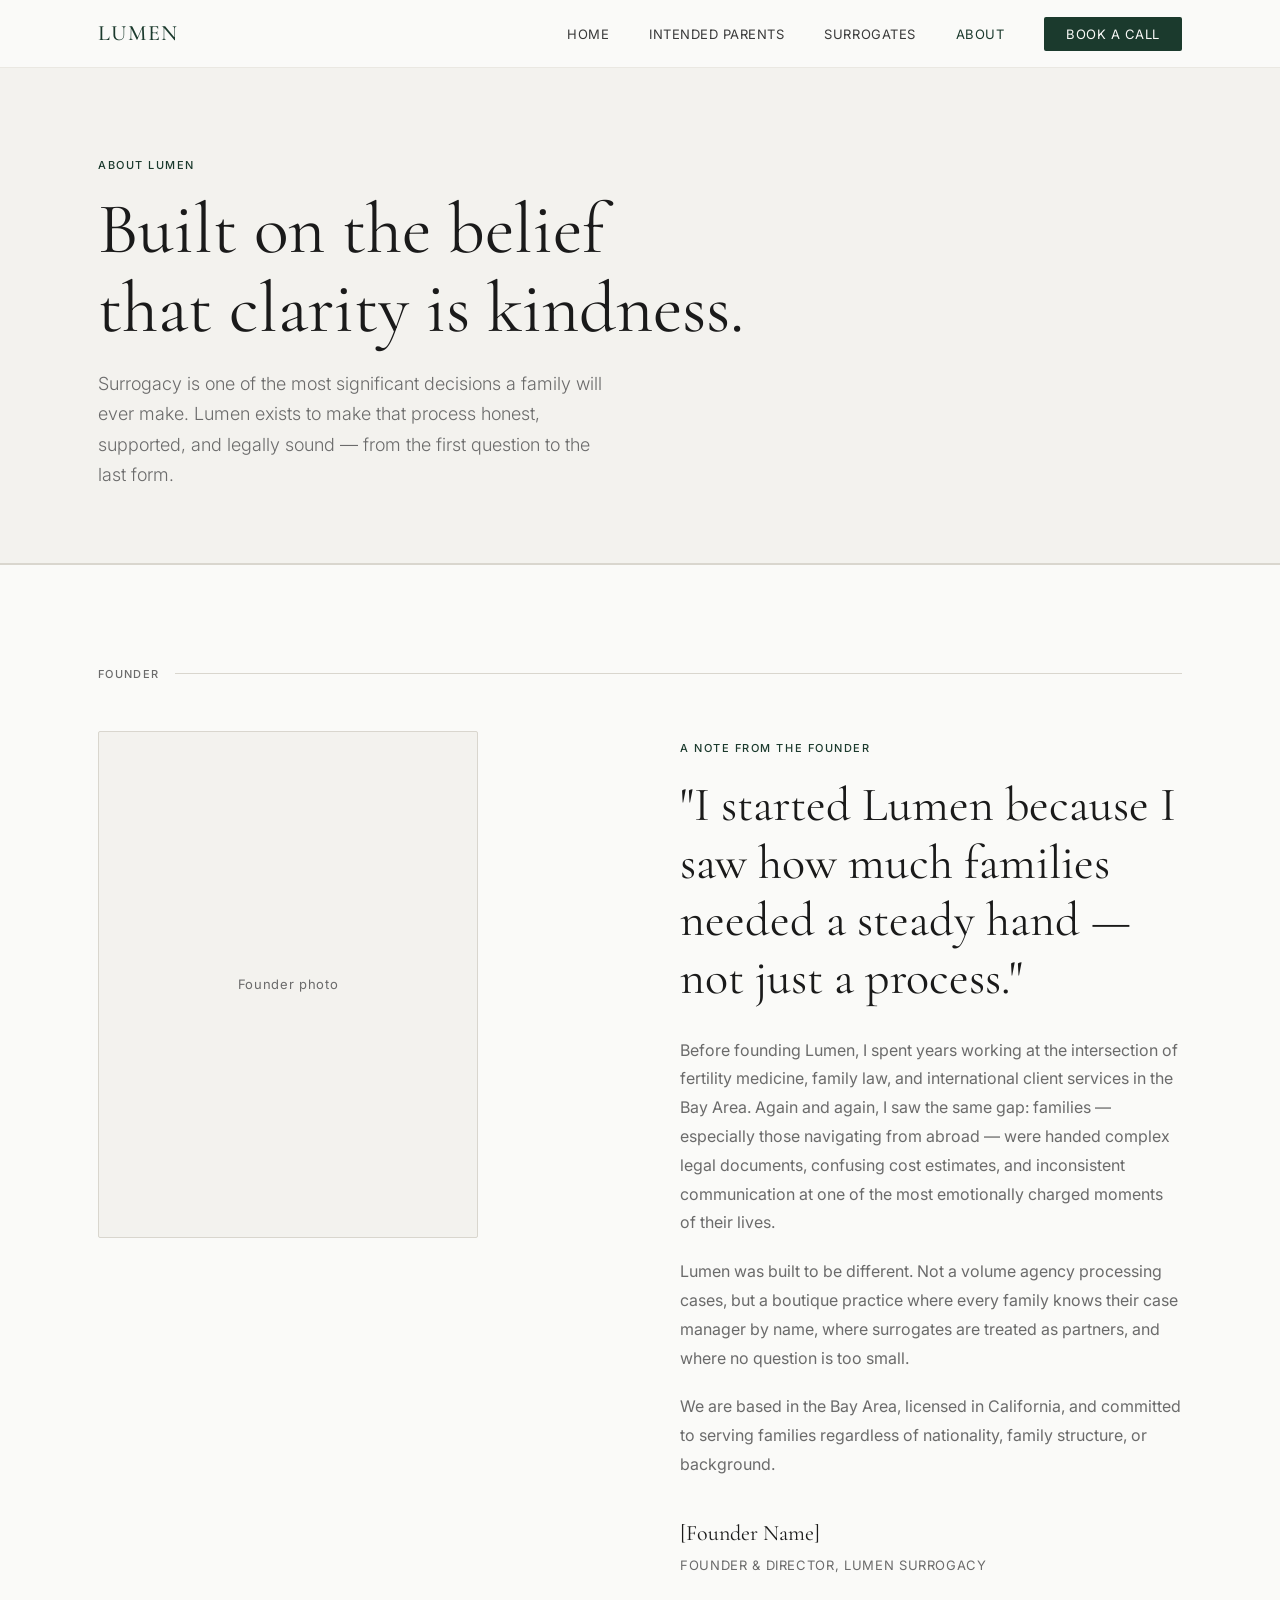
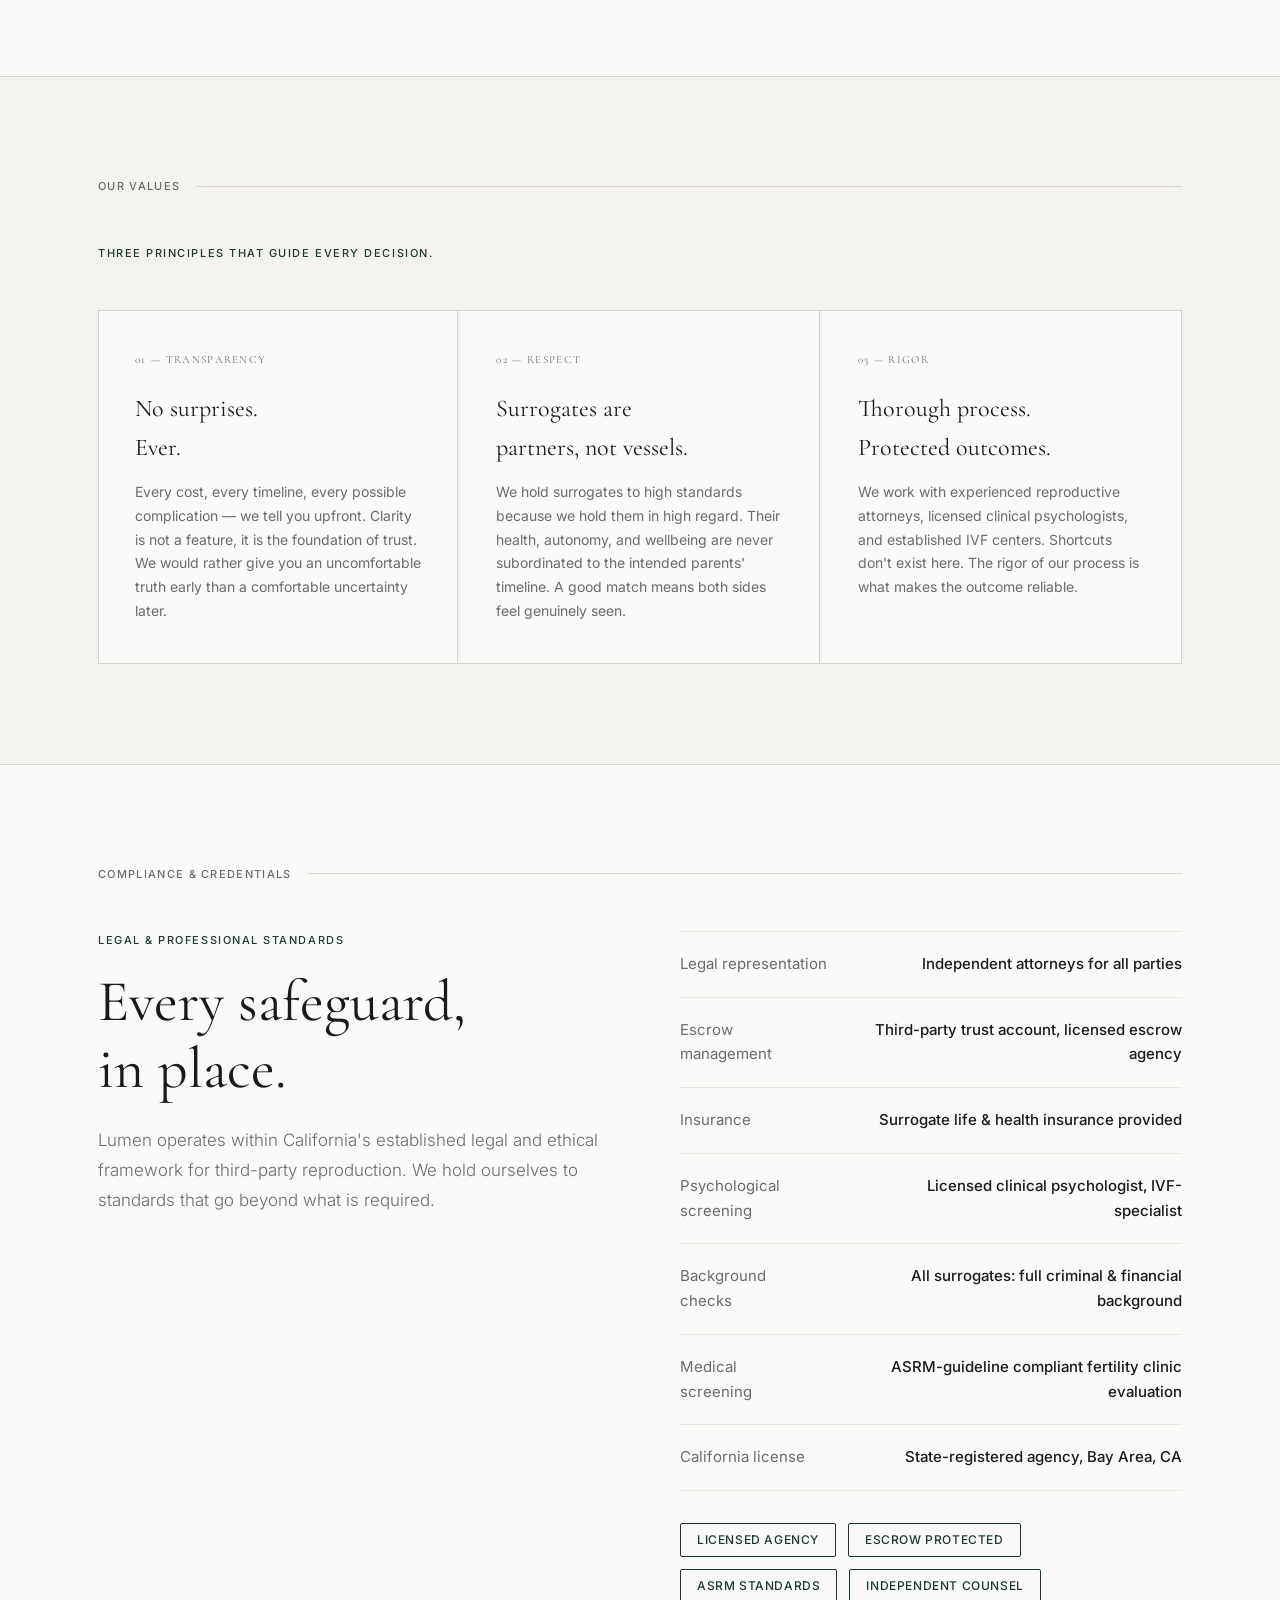
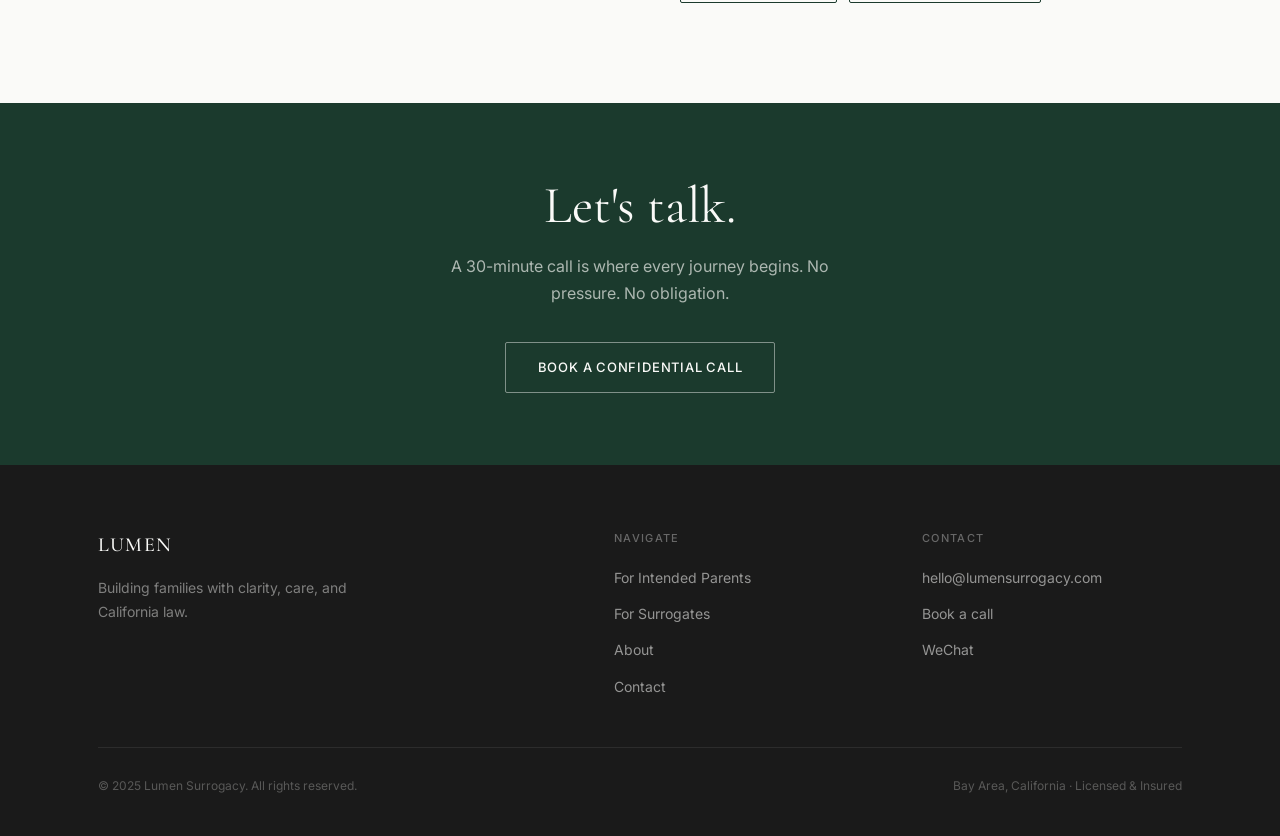
==== about.html @ ce78a49a "Initial commit: Lumen 5-page surrogacy website" ====
<!DOCTYPE html>
<html lang="en">
<head>
  <meta charset="UTF-8" />
  <meta name="viewport" content="width=device-width, initial-scale=1.0" />
  <title>About — Lumen</title>
  <meta name="description" content="Lumen is a California surrogacy agency founded on the belief that every family deserves to grow with dignity, transparency, and expert support." />
  <link rel="icon" type="image/svg+xml" href="favicon.svg" />
  <link rel="stylesheet" href="style.css" />
</head>
<body class="page-body">

  <!-- ── Navigation ───────────────────────────────────────── -->
  <nav class="nav">
    <div class="container">
      <a href="index.html" class="nav-brand">Lumen</a>
      <button class="nav-toggle" aria-label="Toggle menu" onclick="this.classList.toggle('open'); document.getElementById('nav-links').classList.toggle('open')">
        <span></span><span></span><span></span>
      </button>
      <ul class="nav-links" id="nav-links">
        <li><a href="index.html">Home</a></li>
        <li><a href="intended-parents.html">Intended Parents</a></li>
        <li><a href="surrogates.html">Surrogates</a></li>
        <li><a href="about.html" class="active">About</a></li>
        <li><a href="contact.html" class="nav-cta">Book a Call</a></li>
      </ul>
    </div>
  </nav>

  <!-- ── Page hero ─────────────────────────────────────────── -->
  <section class="page-hero">
    <div class="container">
      <div class="eyebrow fade-up">About Lumen</div>
      <h1 class="fade-up delay-1">Built on the belief<br>that clarity is kindness.</h1>
      <p class="fade-up delay-2">Surrogacy is one of the most significant decisions a family will ever make. Lumen exists to make that process honest, supported, and legally sound — from the first question to the last form.</p>
    </div>
  </section>

  <hr class="rule" />

  <!-- ── Founder ───────────────────────────────────────────── -->
  <section class="section">
    <div class="container">
      <div class="label-rule"><span>Founder</span></div>
      <div class="two-col" style="gap: 80px; align-items: start;">
        <div>
          <!-- Founder photo placeholder -->
          <div style="
            width: 100%;
            aspect-ratio: 3/4;
            max-width: 380px;
            background: var(--cream-2);
            border: 1px solid var(--border);
            border-radius: 2px;
            display: flex;
            align-items: center;
            justify-content: center;
            color: var(--ink-3);
            font-size: 13px;
            letter-spacing: 0.05em;
          ">
            Founder photo
          </div>
        </div>
        <div style="padding-top: 8px;">
          <div class="eyebrow">A note from the founder</div>
          <h2 style="font-family: var(--font-serif); font-size: clamp(32px, 4vw, 48px); font-weight: 400; line-height: 1.2; margin-bottom: 28px; color: var(--ink);">
            "I started Lumen because I saw how much families needed a steady hand — not just a process."
          </h2>
          <p style="font-size: 16px; color: var(--ink-3); line-height: 1.8; margin-bottom: 20px;">
            Before founding Lumen, I spent years working at the intersection of fertility medicine, family law, and international client services in the Bay Area. Again and again, I saw the same gap: families — especially those navigating from abroad — were handed complex legal documents, confusing cost estimates, and inconsistent communication at one of the most emotionally charged moments of their lives.
          </p>
          <p style="font-size: 16px; color: var(--ink-3); line-height: 1.8; margin-bottom: 20px;">
            Lumen was built to be different. Not a volume agency processing cases, but a boutique practice where every family knows their case manager by name, where surrogates are treated as partners, and where no question is too small.
          </p>
          <p style="font-size: 16px; color: var(--ink-3); line-height: 1.8; margin-bottom: 36px;">
            We are based in the Bay Area, licensed in California, and committed to serving families regardless of nationality, family structure, or background.
          </p>
          <div style="font-family: var(--font-serif); font-size: 22px; font-weight: 400; color: var(--ink); margin-bottom: 4px;">
            [Founder Name]
          </div>
          <div style="font-size: 13px; color: var(--ink-3); letter-spacing: 0.05em; text-transform: uppercase;">
            Founder &amp; Director, Lumen Surrogacy
          </div>
        </div>
      </div>
    </div>
  </section>

  <hr class="rule" />

  <!-- ── Values ────────────────────────────────────────────── -->
  <section class="section section--cream-2">
    <div class="container">
      <div class="label-rule"><span>Our values</span></div>
      <div class="eyebrow mb-32" style="margin-bottom: 48px;">Three principles that guide every decision.</div>
      <div class="value-grid">
        <div class="value-card">
          <div class="value-num">01 — Transparency</div>
          <h3>No surprises.<br>Ever.</h3>
          <p>Every cost, every timeline, every possible complication — we tell you upfront. Clarity is not a feature, it is the foundation of trust. We would rather give you an uncomfortable truth early than a comfortable uncertainty later.</p>
        </div>
        <div class="value-card">
          <div class="value-num">02 — Respect</div>
          <h3>Surrogates are<br>partners, not vessels.</h3>
          <p>We hold surrogates to high standards because we hold them in high regard. Their health, autonomy, and wellbeing are never subordinated to the intended parents' timeline. A good match means both sides feel genuinely seen.</p>
        </div>
        <div class="value-card">
          <div class="value-num">03 — Rigor</div>
          <h3>Thorough process.<br>Protected outcomes.</h3>
          <p>We work with experienced reproductive attorneys, licensed clinical psychologists, and established IVF centers. Shortcuts don't exist here. The rigor of our process is what makes the outcome reliable.</p>
        </div>
      </div>
    </div>
  </section>

  <hr class="rule" />

  <!-- ── Compliance ────────────────────────────────────────── -->
  <section class="section">
    <div class="container">
      <div class="label-rule"><span>Compliance &amp; credentials</span></div>
      <div class="two-col">
        <div>
          <div class="eyebrow">Legal &amp; professional standards</div>
          <h2 class="section-heading">Every safeguard,<br>in place.</h2>
          <p class="section-sub">Lumen operates within California's established legal and ethical framework for third-party reproduction. We hold ourselves to standards that go beyond what is required.</p>
        </div>
        <div>
          <div class="info-list">
            <div class="info-item">
              <span class="info-key">Legal representation</span>
              <span class="info-val">Independent attorneys for all parties</span>
            </div>
            <div class="info-item">
              <span class="info-key">Escrow management</span>
              <span class="info-val">Third-party trust account, licensed escrow agency</span>
            </div>
            <div class="info-item">
              <span class="info-key">Insurance</span>
              <span class="info-val">Surrogate life &amp; health insurance provided</span>
            </div>
            <div class="info-item">
              <span class="info-key">Psychological screening</span>
              <span class="info-val">Licensed clinical psychologist, IVF-specialist</span>
            </div>
            <div class="info-item">
              <span class="info-key">Background checks</span>
              <span class="info-val">All surrogates: full criminal &amp; financial background</span>
            </div>
            <div class="info-item">
              <span class="info-key">Medical screening</span>
              <span class="info-val">ASRM-guideline compliant fertility clinic evaluation</span>
            </div>
            <div class="info-item">
              <span class="info-key">California license</span>
              <span class="info-val">State-registered agency, Bay Area, CA</span>
            </div>
          </div>
          <div class="badge-row mt-32">
            <span class="badge-chip">Licensed Agency</span>
            <span class="badge-chip">Escrow Protected</span>
            <span class="badge-chip">ASRM Standards</span>
            <span class="badge-chip">Independent Counsel</span>
          </div>
        </div>
      </div>
    </div>
  </section>

  <!-- ── CTA band ──────────────────────────────────────────── -->
  <div class="callout-band">
    <div class="container text-center">
      <h2>Let's talk.</h2>
      <p>A 30-minute call is where every journey begins. No pressure. No obligation.</p>
      <a href="contact.html" class="btn btn-outline-light">Book a confidential call</a>
    </div>
  </div>

  <!-- ── Footer ────────────────────────────────────────────── -->
  <footer class="footer">
    <div class="container">
      <div class="footer-inner">
        <div>
          <div class="footer-brand">Lumen</div>
          <div class="footer-tagline">Building families with clarity, care, and California law.</div>
        </div>
        <div class="footer-col">
          <h4>Navigate</h4>
          <ul>
            <li><a href="intended-parents.html">For Intended Parents</a></li>
            <li><a href="surrogates.html">For Surrogates</a></li>
            <li><a href="about.html">About</a></li>
            <li><a href="contact.html">Contact</a></li>
          </ul>
        </div>
        <div class="footer-col">
          <h4>Contact</h4>
          <ul>
            <li><a href="mailto:hello@lumensurrogacy.com">hello@lumensurrogacy.com</a></li>
            <li><a href="contact.html">Book a call</a></li>
            <li><a href="contact.html">WeChat</a></li>
          </ul>
        </div>
      </div>
      <div class="footer-bottom">
        <span>© 2025 Lumen Surrogacy. All rights reserved.</span>
        <span>Bay Area, California · Licensed &amp; Insured</span>
      </div>
    </div>
  </footer>

</body>
</html>
---- style.css ----
/* ============================================================
   LUMEN — Global Stylesheet
   Colors: Warm White #FAFAF8 · Forest Green #1B3A2D · Ink #1A1A1A
   Fonts: Cormorant Garamond (headlines) · Inter (body)
   ============================================================ */

@import url('https://fonts.googleapis.com/css2?family=Cormorant+Garamond:ital,wght@0,300;0,400;0,500;0,600;1,300;1,400;1,500&family=Inter:wght@300;400;500;600&display=swap');

/* ── Reset ─────────────────────────────────────────────── */
*, *::before, *::after { box-sizing: border-box; margin: 0; padding: 0; }
html { scroll-behavior: smooth; }
img, video { max-width: 100%; display: block; }
a { color: inherit; text-decoration: none; }
button { cursor: pointer; border: none; background: none; font: inherit; }

/* ── Variables ──────────────────────────────────────────── */
:root {
  --cream:        #FAFAF8;
  --cream-2:      #F3F2EE;
  --green:        #1B3A2D;
  --green-light:  #254D3C;
  --green-muted:  #2E5E48;
  --ink:          #1A1A1A;
  --ink-2:        #3A3A3A;
  --ink-3:        #6B6B6B;
  --border:       #D9D6CE;
  --border-light: #EAE8E2;

  --font-serif: 'Cormorant Garamond', Georgia, serif;
  --font-sans:  'Inter', system-ui, sans-serif;

  --max-w: 1180px;
  --section-y: 100px;
  --nav-h: 68px;
}

/* ── Base ───────────────────────────────────────────────── */
body {
  background: var(--cream);
  color: var(--ink);
  font-family: var(--font-sans);
  font-size: 16px;
  line-height: 1.65;
  -webkit-font-smoothing: antialiased;
}

/* ── Layout ─────────────────────────────────────────────── */
.container {
  max-width: var(--max-w);
  margin: 0 auto;
  padding: 0 48px;
}
@media (max-width: 768px) {
  .container { padding: 0 24px; }
  :root { --section-y: 72px; }
}

/* ── Navigation ─────────────────────────────────────────── */
.nav {
  position: fixed;
  top: 0; left: 0; right: 0;
  height: var(--nav-h);
  background: rgba(250, 250, 248, 0.95);
  backdrop-filter: blur(12px);
  -webkit-backdrop-filter: blur(12px);
  border-bottom: 1px solid var(--border-light);
  z-index: 100;
  display: flex;
  align-items: center;
}
.nav .container {
  display: flex;
  align-items: center;
  justify-content: space-between;
  width: 100%;
}
.nav-brand {
  font-family: var(--font-serif);
  font-size: 22px;
  font-weight: 500;
  letter-spacing: 0.06em;
  color: var(--green);
  text-transform: uppercase;
}
.nav-links {
  display: flex;
  align-items: center;
  gap: 40px;
  list-style: none;
}
.nav-links a {
  font-size: 13px;
  font-weight: 400;
  letter-spacing: 0.04em;
  color: var(--ink-2);
  text-transform: uppercase;
  transition: color 0.2s;
}
.nav-links a:hover,
.nav-links a.active { color: var(--green); }
.nav-cta {
  font-size: 13px;
  font-weight: 500;
  letter-spacing: 0.04em;
  text-transform: uppercase;
  color: var(--cream) !important;
  background: var(--green);
  padding: 9px 22px;
  border-radius: 2px;
  transition: background 0.2s !important;
}
.nav-cta:hover { background: var(--green-light) !important; }

/* Mobile nav toggle */
.nav-toggle {
  display: none;
  flex-direction: column;
  gap: 5px;
  padding: 4px;
}
.nav-toggle span {
  width: 24px; height: 1.5px;
  background: var(--ink);
  display: block;
  transition: 0.3s;
}
@media (max-width: 900px) {
  .nav-toggle { display: flex; }
  .nav-links {
    display: none;
    position: absolute;
    top: var(--nav-h); left: 0; right: 0;
    background: var(--cream);
    flex-direction: column;
    align-items: flex-start;
    gap: 0;
    border-bottom: 1px solid var(--border);
    padding: 8px 0;
  }
  .nav-links.open { display: flex; }
  .nav-links li { width: 100%; }
  .nav-links a {
    display: block;
    padding: 14px 24px;
    border-bottom: 1px solid var(--border-light);
  }
  .nav-cta { border-radius: 0; }
}

/* ── Page wrapper ────────────────────────────────────────── */
.page-body { padding-top: var(--nav-h); }

/* ── Section helpers ─────────────────────────────────────── */
.section { padding: var(--section-y) 0; }
.section--green {
  background: var(--green);
  color: var(--cream);
}
.section--cream-2 { background: var(--cream-2); }

.eyebrow {
  font-family: var(--font-sans);
  font-size: 11px;
  font-weight: 500;
  letter-spacing: 0.14em;
  text-transform: uppercase;
  color: var(--green);
  margin-bottom: 20px;
}
.section--green .eyebrow { color: rgba(250,250,248,0.55); }

.section-heading {
  font-family: var(--font-serif);
  font-size: clamp(38px, 5vw, 58px);
  font-weight: 400;
  line-height: 1.15;
  color: var(--ink);
  margin-bottom: 24px;
}
.section--green .section-heading { color: var(--cream); }

.section-sub {
  font-size: 17px;
  font-weight: 300;
  color: var(--ink-3);
  max-width: 520px;
  line-height: 1.75;
}
.section--green .section-sub { color: rgba(250,250,248,0.72); }

hr.rule {
  border: none;
  border-top: 1px solid var(--border);
  margin: 0;
}
.section--green hr.rule { border-top-color: rgba(255,255,255,0.12); }

/* ── Buttons ─────────────────────────────────────────────── */
.btn {
  display: inline-flex;
  align-items: center;
  gap: 10px;
  font-family: var(--font-sans);
  font-size: 13px;
  font-weight: 500;
  letter-spacing: 0.06em;
  text-transform: uppercase;
  padding: 14px 32px;
  border-radius: 2px;
  transition: all 0.2s;
}
.btn-primary {
  background: var(--green);
  color: var(--cream);
}
.btn-primary:hover { background: var(--green-light); }
.btn-outline {
  border: 1px solid var(--green);
  color: var(--green);
}
.btn-outline:hover { background: var(--green); color: var(--cream); }
.btn-outline-light {
  border: 1px solid rgba(250,250,248,0.45);
  color: var(--cream);
}
.btn-outline-light:hover {
  background: var(--cream);
  color: var(--green);
  border-color: var(--cream);
}
.btn svg { width: 16px; height: 16px; flex-shrink: 0; }

/* ── Divider line with label ─────────────────────────────── */
.label-rule {
  display: flex;
  align-items: center;
  gap: 16px;
  margin-bottom: 48px;
}
.label-rule::after {
  content: '';
  flex: 1;
  height: 1px;
  background: var(--border);
}
.label-rule span {
  font-size: 11px;
  font-weight: 500;
  letter-spacing: 0.12em;
  text-transform: uppercase;
  color: var(--ink-3);
  white-space: nowrap;
}

/* ── Grid layouts ────────────────────────────────────────── */
.grid-3 {
  display: grid;
  grid-template-columns: repeat(3, 1fr);
  gap: 2px;
}
.grid-2 {
  display: grid;
  grid-template-columns: repeat(2, 1fr);
  gap: 48px;
}
@media (max-width: 900px) {
  .grid-3 { grid-template-columns: 1fr; gap: 0; }
  .grid-2 { grid-template-columns: 1fr; gap: 32px; }
}

/* ── Pillar card ─────────────────────────────────────────── */
.pillar {
  padding: 40px 40px 44px;
  border: 1px solid var(--border);
  background: var(--cream);
  margin: 0 -1px;
}
.pillar:first-child { border-left: none; }
.pillar:last-child { border-right: none; }
.pillar-num {
  font-family: var(--font-serif);
  font-size: 13px;
  color: var(--ink-3);
  margin-bottom: 20px;
}
.pillar h3 {
  font-family: var(--font-serif);
  font-size: 26px;
  font-weight: 400;
  line-height: 1.25;
  margin-bottom: 14px;
  color: var(--ink);
}
.pillar p {
  font-size: 15px;
  color: var(--ink-3);
  line-height: 1.7;
}
@media (max-width: 900px) {
  .pillar { padding: 32px 24px; border-left: none !important; border-right: none !important; margin: 0; border-bottom: none; }
  .pillar:last-child { border-bottom: 1px solid var(--border); }
}

/* ── Timeline ────────────────────────────────────────────── */
.timeline { display: flex; flex-direction: column; gap: 0; }
.timeline-step {
  display: grid;
  grid-template-columns: 80px 1fr;
  gap: 32px;
  padding: 36px 0;
  border-bottom: 1px solid var(--border-light);
  align-items: flex-start;
}
.timeline-step:first-child { border-top: 1px solid var(--border-light); }
.step-num {
  font-family: var(--font-serif);
  font-size: 42px;
  font-weight: 300;
  color: var(--border);
  line-height: 1;
  padding-top: 4px;
}
.step-content h4 {
  font-family: var(--font-serif);
  font-size: 21px;
  font-weight: 500;
  margin-bottom: 8px;
  color: var(--ink);
}
.step-content p {
  font-size: 15px;
  color: var(--ink-3);
  line-height: 1.7;
}
@media (max-width: 600px) {
  .timeline-step { grid-template-columns: 48px 1fr; gap: 16px; }
  .step-num { font-size: 32px; }
}

/* ── FAQ Accordion ───────────────────────────────────────── */
.faq-item {
  border-bottom: 1px solid var(--border-light);
}
.faq-question {
  width: 100%;
  text-align: left;
  padding: 24px 0;
  display: flex;
  justify-content: space-between;
  align-items: center;
  gap: 16px;
  font-family: var(--font-serif);
  font-size: 19px;
  font-weight: 500;
  color: var(--ink);
  cursor: pointer;
  background: none;
  border: none;
}
.faq-question .icon {
  flex-shrink: 0;
  width: 24px; height: 24px;
  border: 1px solid var(--border);
  border-radius: 50%;
  display: flex; align-items: center; justify-content: center;
  transition: 0.25s;
  color: var(--ink-3);
  font-size: 18px;
  line-height: 1;
}
.faq-item.open .faq-question .icon {
  background: var(--green);
  border-color: var(--green);
  color: var(--cream);
  transform: rotate(45deg);
}
.faq-answer {
  display: none;
  padding-bottom: 24px;
  font-size: 15px;
  color: var(--ink-3);
  line-height: 1.75;
  max-width: 680px;
}
.faq-item.open .faq-answer { display: block; }

/* ── Checklist ───────────────────────────────────────────── */
.checklist { list-style: none; display: flex; flex-direction: column; gap: 12px; }
.checklist li {
  display: flex; align-items: flex-start; gap: 14px;
  font-size: 16px; color: var(--ink-2); line-height: 1.6;
}
.checklist li::before {
  content: '';
  width: 6px; height: 6px;
  border-radius: 50%;
  background: var(--green);
  flex-shrink: 0;
  margin-top: 9px;
}

/* ── Value card ──────────────────────────────────────────── */
.value-grid {
  display: grid;
  grid-template-columns: repeat(3, 1fr);
  gap: 2px;
  border: 1px solid var(--border);
}
.value-card {
  padding: 40px 36px;
  border-right: 1px solid var(--border);
  background: var(--cream);
}
.value-card:last-child { border-right: none; }
.value-num {
  font-family: var(--font-serif);
  font-size: 11px;
  letter-spacing: 0.12em;
  color: var(--ink-3);
  margin-bottom: 20px;
  text-transform: uppercase;
}
.value-card h3 {
  font-family: var(--font-serif);
  font-size: 24px;
  font-weight: 400;
  margin-bottom: 12px;
  color: var(--ink);
}
.value-card p { font-size: 14px; color: var(--ink-3); line-height: 1.7; }
@media (max-width: 900px) {
  .value-grid { grid-template-columns: 1fr; }
  .value-card { border-right: none; border-bottom: 1px solid var(--border); padding: 32px 24px; }
  .value-card:last-child { border-bottom: none; }
}

/* ── Contact form ────────────────────────────────────────── */
.contact-row {
  display: grid;
  grid-template-columns: 1fr 1fr;
  gap: 48px;
}
@media (max-width: 768px) { .contact-row { grid-template-columns: 1fr; } }

.form-group { margin-bottom: 24px; }
.form-group label {
  display: block;
  font-size: 11px;
  font-weight: 500;
  letter-spacing: 0.1em;
  text-transform: uppercase;
  color: var(--ink-3);
  margin-bottom: 8px;
}
.form-group input,
.form-group textarea,
.form-group select {
  width: 100%;
  padding: 14px 16px;
  border: 1px solid var(--border);
  border-radius: 2px;
  background: var(--cream);
  font-family: var(--font-sans);
  font-size: 15px;
  color: var(--ink);
  outline: none;
  transition: border-color 0.2s;
  -webkit-appearance: none;
}
.form-group input:focus,
.form-group textarea:focus { border-color: var(--green); }
.form-group textarea { resize: vertical; min-height: 120px; }

/* ── Stat blocks ─────────────────────────────────────────── */
.stat-row {
  display: grid;
  grid-template-columns: repeat(3, 1fr);
  border-top: 1px solid rgba(250,250,248,0.15);
  border-bottom: 1px solid rgba(250,250,248,0.15);
  margin: 56px 0;
}
.stat-item {
  padding: 40px 0;
  border-right: 1px solid rgba(250,250,248,0.15);
  text-align: left;
  padding-left: 40px;
}
.stat-item:first-child { padding-left: 0; }
.stat-item:last-child { border-right: none; }
.stat-num {
  font-family: var(--font-serif);
  font-size: 52px;
  font-weight: 300;
  line-height: 1;
  color: var(--cream);
  margin-bottom: 8px;
}
.stat-label {
  font-size: 13px;
  color: rgba(250,250,248,0.6);
  letter-spacing: 0.04em;
}
@media (max-width: 768px) {
  .stat-row { grid-template-columns: 1fr; }
  .stat-item { border-right: none; border-bottom: 1px solid rgba(250,250,248,0.15); padding-left: 0; }
  .stat-item:last-child { border-bottom: none; }
}

/* ── Footer ─────────────────────────────────────────────── */
.footer {
  background: var(--ink);
  color: rgba(250,250,248,0.6);
  padding: 64px 0 40px;
}
.footer-inner {
  display: grid;
  grid-template-columns: 1.8fr 1fr 1fr;
  gap: 48px;
  padding-bottom: 48px;
  border-bottom: 1px solid rgba(255,255,255,0.08);
}
.footer-brand {
  font-family: var(--font-serif);
  font-size: 20px;
  font-weight: 500;
  letter-spacing: 0.06em;
  text-transform: uppercase;
  color: var(--cream);
  margin-bottom: 14px;
}
.footer-tagline {
  font-size: 14px;
  line-height: 1.7;
  color: rgba(250,250,248,0.45);
  max-width: 280px;
}
.footer-col h4 {
  font-size: 11px;
  font-weight: 500;
  letter-spacing: 0.12em;
  text-transform: uppercase;
  color: rgba(250,250,248,0.35);
  margin-bottom: 16px;
}
.footer-col ul { list-style: none; display: flex; flex-direction: column; gap: 10px; }
.footer-col a {
  font-size: 14px;
  color: rgba(250,250,248,0.55);
  transition: color 0.2s;
}
.footer-col a:hover { color: var(--cream); }
.footer-bottom {
  padding-top: 28px;
  display: flex;
  justify-content: space-between;
  align-items: center;
  font-size: 12px;
  color: rgba(250,250,248,0.28);
}
@media (max-width: 768px) {
  .footer-inner { grid-template-columns: 1fr; gap: 32px; }
  .footer-bottom { flex-direction: column; gap: 8px; text-align: center; }
}

/* ── Hero (home) ─────────────────────────────────────────── */
.hero {
  min-height: 92vh;
  display: flex;
  flex-direction: column;
  justify-content: flex-end;
  padding-bottom: 80px;
  position: relative;
  overflow: hidden;
  background: var(--cream-2);
}
.hero-bg {
  position: absolute;
  inset: 0;
  background:
    radial-gradient(ellipse 70% 60% at 75% 50%, rgba(27,58,45,0.07) 0%, transparent 70%),
    radial-gradient(ellipse 40% 50% at 20% 80%, rgba(27,58,45,0.04) 0%, transparent 60%);
}
.hero-label {
  font-size: 11px;
  font-weight: 500;
  letter-spacing: 0.16em;
  text-transform: uppercase;
  color: var(--ink-3);
  margin-bottom: 32px;
  display: flex;
  align-items: center;
  gap: 14px;
}
.hero-label::before {
  content: '';
  width: 32px; height: 1px;
  background: var(--ink-3);
}
.hero-headline {
  font-family: var(--font-serif);
  font-size: clamp(52px, 8vw, 104px);
  font-weight: 300;
  line-height: 1.05;
  color: var(--ink);
  max-width: 820px;
  margin-bottom: 40px;
}
.hero-headline em {
  font-style: italic;
  color: var(--green);
}
.hero-sub {
  font-size: 17px;
  font-weight: 300;
  color: var(--ink-3);
  max-width: 420px;
  line-height: 1.75;
  margin-bottom: 48px;
}
.hero-actions { display: flex; gap: 16px; flex-wrap: wrap; }
.hero-scroll {
  position: absolute;
  bottom: 40px; right: 48px;
  font-size: 11px;
  letter-spacing: 0.12em;
  text-transform: uppercase;
  color: var(--ink-3);
  display: flex;
  flex-direction: column;
  align-items: center;
  gap: 8px;
}
.hero-scroll::after {
  content: '';
  width: 1px; height: 48px;
  background: var(--border);
}

/* ── Page hero (inner pages) ──────────────────────────────── */
.page-hero {
  padding: 88px 0 72px;
  border-bottom: 1px solid var(--border);
  background: var(--cream-2);
}
.page-hero .eyebrow { margin-bottom: 16px; }
.page-hero h1 {
  font-family: var(--font-serif);
  font-size: clamp(42px, 6vw, 72px);
  font-weight: 400;
  line-height: 1.1;
  max-width: 700px;
  color: var(--ink);
  margin-bottom: 20px;
}
.page-hero p {
  font-size: 18px;
  font-weight: 300;
  color: var(--ink-3);
  max-width: 520px;
  line-height: 1.7;
}

/* ── Two-col text layout ──────────────────────────────────── */
.two-col {
  display: grid;
  grid-template-columns: 1fr 1fr;
  gap: 80px;
  align-items: start;
}
@media (max-width: 768px) { .two-col { grid-template-columns: 1fr; gap: 40px; } }

/* ── Callout band ────────────────────────────────────────── */
.callout-band {
  background: var(--green);
  padding: 72px 0;
  text-align: center;
}
.callout-band h2 {
  font-family: var(--font-serif);
  font-size: clamp(34px, 4.5vw, 52px);
  font-weight: 400;
  color: var(--cream);
  margin-bottom: 16px;
  line-height: 1.2;
}
.callout-band p {
  font-size: 16px;
  color: rgba(250,250,248,0.65);
  margin-bottom: 36px;
  max-width: 440px;
  margin-left: auto; margin-right: auto;
}

/* ── Inline info list ────────────────────────────────────── */
.info-list { display: flex; flex-direction: column; gap: 0; }
.info-item {
  display: flex;
  justify-content: space-between;
  align-items: baseline;
  gap: 24px;
  padding: 20px 0;
  border-bottom: 1px solid var(--border-light);
  font-size: 15px;
}
.info-item:first-child { border-top: 1px solid var(--border-light); }
.info-key { color: var(--ink-3); font-weight: 400; }
.info-val { color: var(--ink); font-weight: 500; text-align: right; }

/* ── Compensation highlight ──────────────────────────────── */
.comp-block {
  background: var(--green);
  border-radius: 4px;
  padding: 48px 44px;
  color: var(--cream);
}
.comp-amount {
  font-family: var(--font-serif);
  font-size: 64px;
  font-weight: 300;
  line-height: 1;
  margin-bottom: 8px;
}
.comp-label { font-size: 13px; color: rgba(250,250,248,0.6); margin-bottom: 28px; }
.comp-items { display: flex; flex-direction: column; gap: 10px; }
.comp-item {
  display: flex; justify-content: space-between;
  font-size: 14px;
  border-bottom: 1px solid rgba(250,250,248,0.12);
  padding-bottom: 10px;
}
.comp-item:last-child { border-bottom: none; padding-bottom: 0; }
.comp-item-key { color: rgba(250,250,248,0.65); }
.comp-item-val { color: var(--cream); font-weight: 500; }

/* ── Compliance badges ───────────────────────────────────── */
.badge-row { display: flex; gap: 12px; flex-wrap: wrap; margin-top: 32px; }
.badge-chip {
  font-size: 12px;
  font-weight: 500;
  letter-spacing: 0.05em;
  color: var(--green);
  border: 1px solid var(--green);
  border-radius: 2px;
  padding: 6px 16px;
  text-transform: uppercase;
}

/* ── Contact info block ──────────────────────────────────── */
.contact-info { display: flex; flex-direction: column; gap: 32px; }
.contact-item h4 {
  font-size: 11px;
  font-weight: 500;
  letter-spacing: 0.12em;
  text-transform: uppercase;
  color: var(--ink-3);
  margin-bottom: 8px;
}
.contact-item a,
.contact-item p {
  font-family: var(--font-serif);
  font-size: 21px;
  font-weight: 400;
  color: var(--ink);
  line-height: 1.4;
}
.contact-item a:hover { color: var(--green); }

/* ── WeChat QR placeholder ───────────────────────────────── */
.wechat-qr {
  width: 120px; height: 120px;
  border: 1px solid var(--border);
  border-radius: 4px;
  display: flex; align-items: center; justify-content: center;
  background: var(--cream-2);
  color: var(--ink-3);
  font-size: 12px;
  text-align: center;
  line-height: 1.5;
  padding: 12px;
}

/* ── Calendly embed ──────────────────────────────────────── */
.calendly-placeholder {
  height: 640px;
  border: 1px solid var(--border);
  border-radius: 4px;
  background: var(--cream-2);
  display: flex; align-items: center; justify-content: center;
  flex-direction: column; gap: 16px;
  color: var(--ink-3);
}
.calendly-placeholder p { font-size: 14px; }

/* ── Utility ─────────────────────────────────────────────── */
.mt-8  { margin-top: 8px; }
.mt-16 { margin-top: 16px; }
.mt-24 { margin-top: 24px; }
.mt-32 { margin-top: 32px; }
.mt-48 { margin-top: 48px; }
.mb-8  { margin-bottom: 8px; }
.mb-16 { margin-bottom: 16px; }
.mb-24 { margin-bottom: 24px; }
.mb-32 { margin-bottom: 32px; }
.mb-48 { margin-bottom: 48px; }
.text-center { text-align: center; }
.text-right  { text-align: right; }

/* ── Animations ──────────────────────────────────────────── */
@keyframes fadeUp {
  from { opacity: 0; transform: translateY(24px); }
  to   { opacity: 1; transform: translateY(0); }
}
.fade-up { animation: fadeUp 0.7s ease both; }
.delay-1 { animation-delay: 0.1s; }
.delay-2 { animation-delay: 0.22s; }
.delay-3 { animation-delay: 0.36s; }
.delay-4 { animation-delay: 0.5s; }
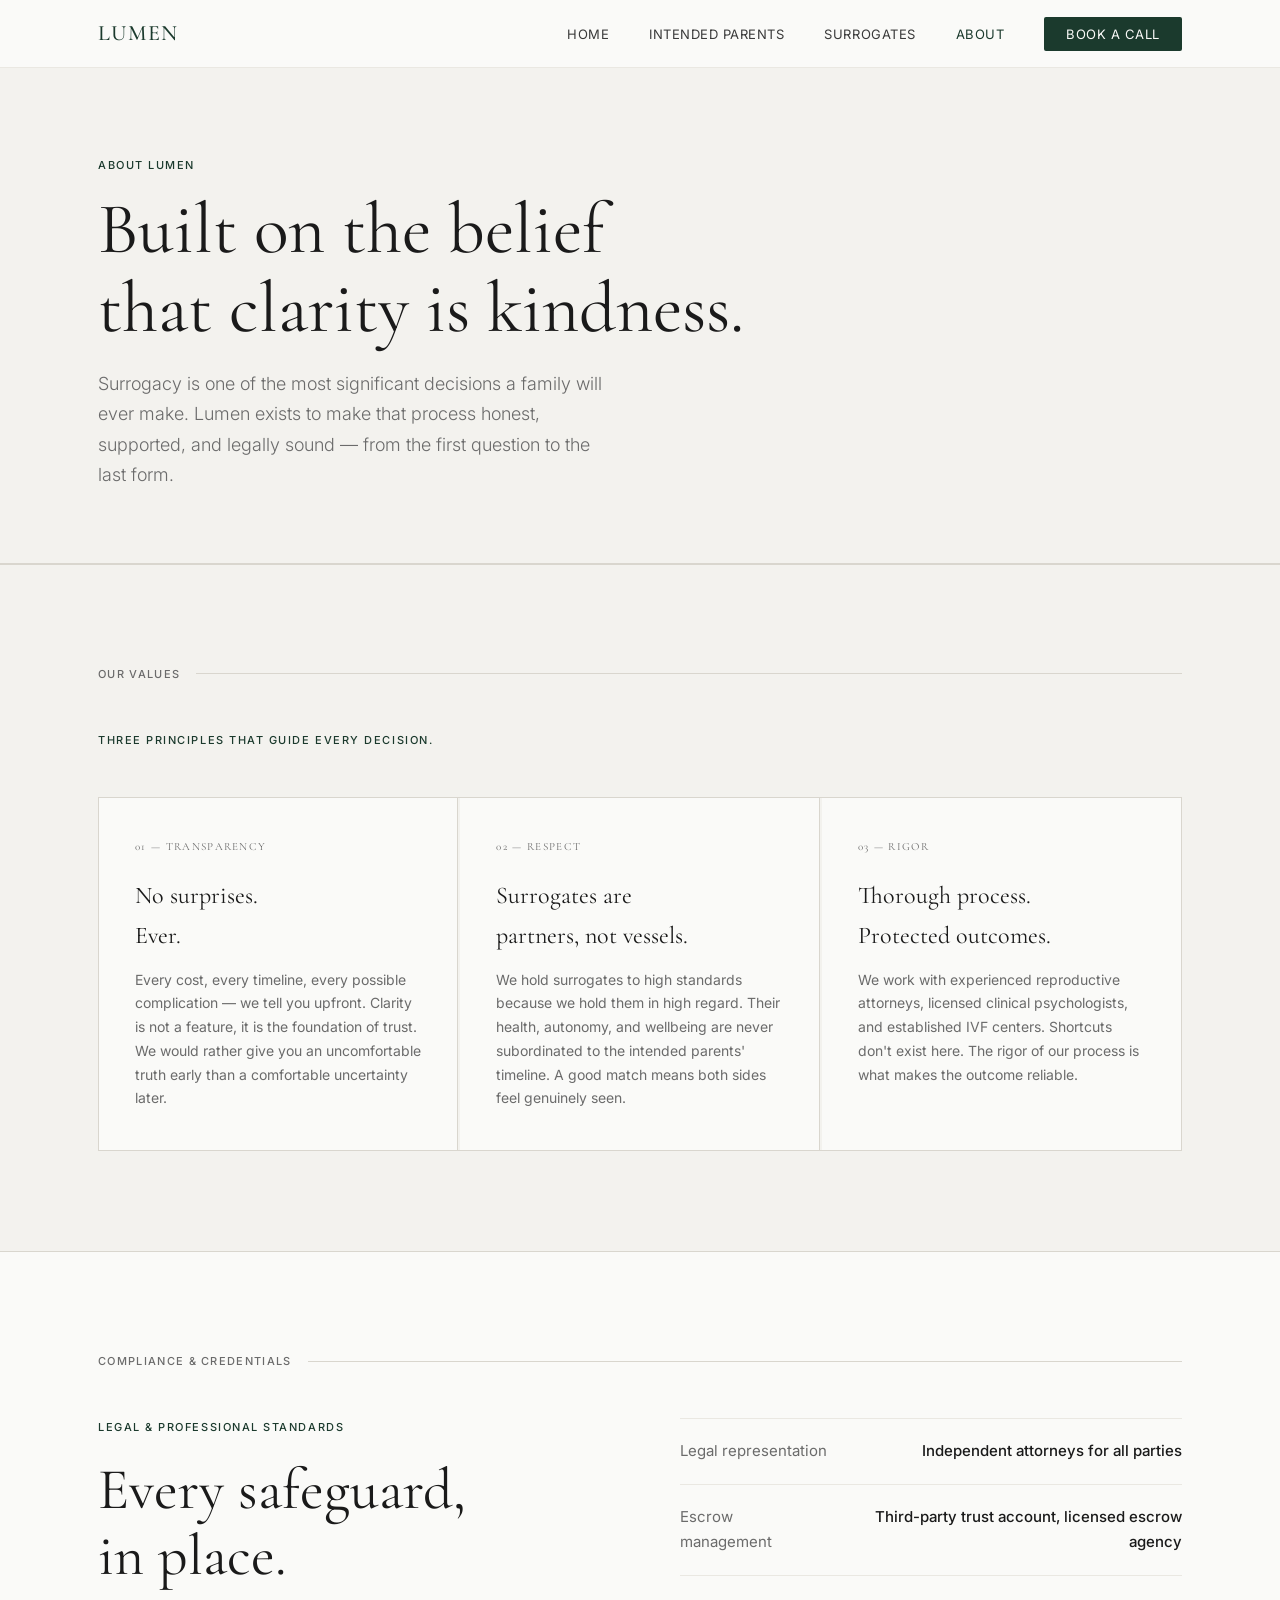
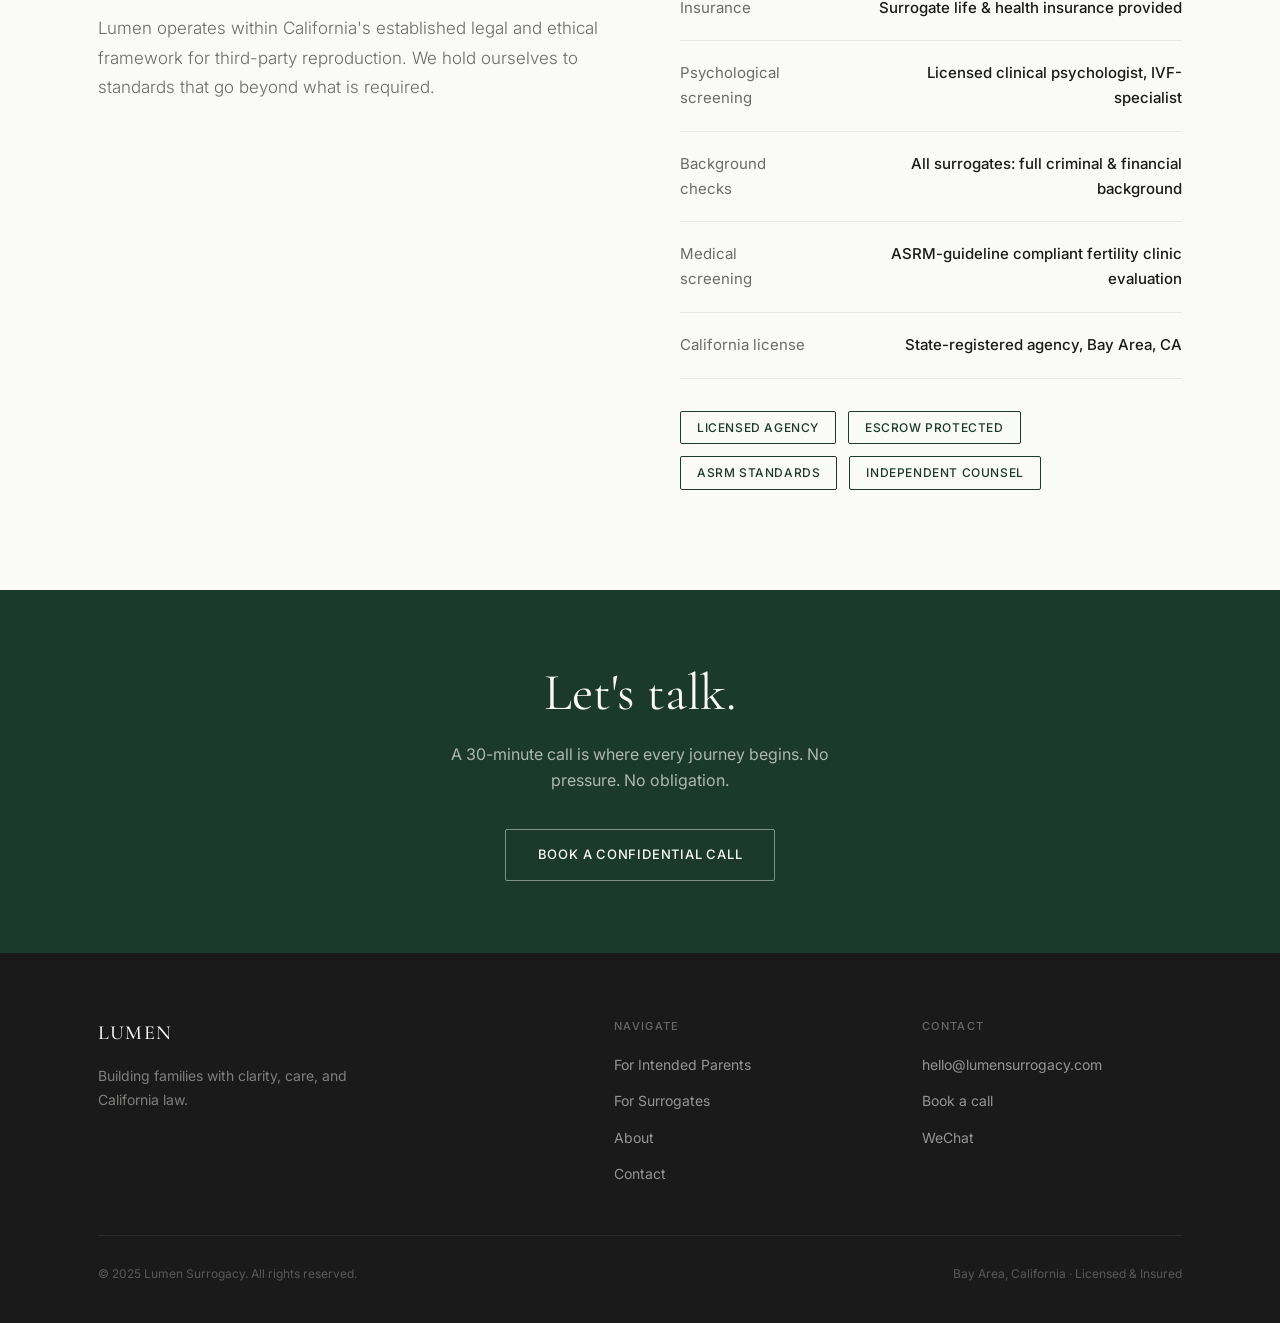
==== commit 1fc68c65: "Hide founder section until ready to add personal info" ====
--- a/about.html
+++ b/about.html
@@ -38,56 +38,7 @@
 
   <hr class="rule" />
 
-  <!-- ── Founder ───────────────────────────────────────────── -->
-  <section class="section">
-    <div class="container">
-      <div class="label-rule"><span>Founder</span></div>
-      <div class="two-col" style="gap: 80px; align-items: start;">
-        <div>
-          <!-- Founder photo placeholder -->
-          <div style="
-            width: 100%;
-            aspect-ratio: 3/4;
-            max-width: 380px;
-            background: var(--cream-2);
-            border: 1px solid var(--border);
-            border-radius: 2px;
-            display: flex;
-            align-items: center;
-            justify-content: center;
-            color: var(--ink-3);
-            font-size: 13px;
-            letter-spacing: 0.05em;
-          ">
-            Founder photo
-          </div>
-        </div>
-        <div style="padding-top: 8px;">
-          <div class="eyebrow">A note from the founder</div>
-          <h2 style="font-family: var(--font-serif); font-size: clamp(32px, 4vw, 48px); font-weight: 400; line-height: 1.2; margin-bottom: 28px; color: var(--ink);">
-            "I started Lumen because I saw how much families needed a steady hand — not just a process."
-          </h2>
-          <p style="font-size: 16px; color: var(--ink-3); line-height: 1.8; margin-bottom: 20px;">
-            Before founding Lumen, I spent years working at the intersection of fertility medicine, family law, and international client services in the Bay Area. Again and again, I saw the same gap: families — especially those navigating from abroad — were handed complex legal documents, confusing cost estimates, and inconsistent communication at one of the most emotionally charged moments of their lives.
-          </p>
-          <p style="font-size: 16px; color: var(--ink-3); line-height: 1.8; margin-bottom: 20px;">
-            Lumen was built to be different. Not a volume agency processing cases, but a boutique practice where every family knows their case manager by name, where surrogates are treated as partners, and where no question is too small.
-          </p>
-          <p style="font-size: 16px; color: var(--ink-3); line-height: 1.8; margin-bottom: 36px;">
-            We are based in the Bay Area, licensed in California, and committed to serving families regardless of nationality, family structure, or background.
-          </p>
-          <div style="font-family: var(--font-serif); font-size: 22px; font-weight: 400; color: var(--ink); margin-bottom: 4px;">
-            [Founder Name]
-          </div>
-          <div style="font-size: 13px; color: var(--ink-3); letter-spacing: 0.05em; text-transform: uppercase;">
-            Founder &amp; Director, Lumen Surrogacy
-          </div>
-        </div>
-      </div>
-    </div>
-  </section>
-
-  <hr class="rule" />
+  <!-- Founder section hidden — to be added when ready -->
 
   <!-- ── Values ────────────────────────────────────────────── -->
   <section class="section section--cream-2">
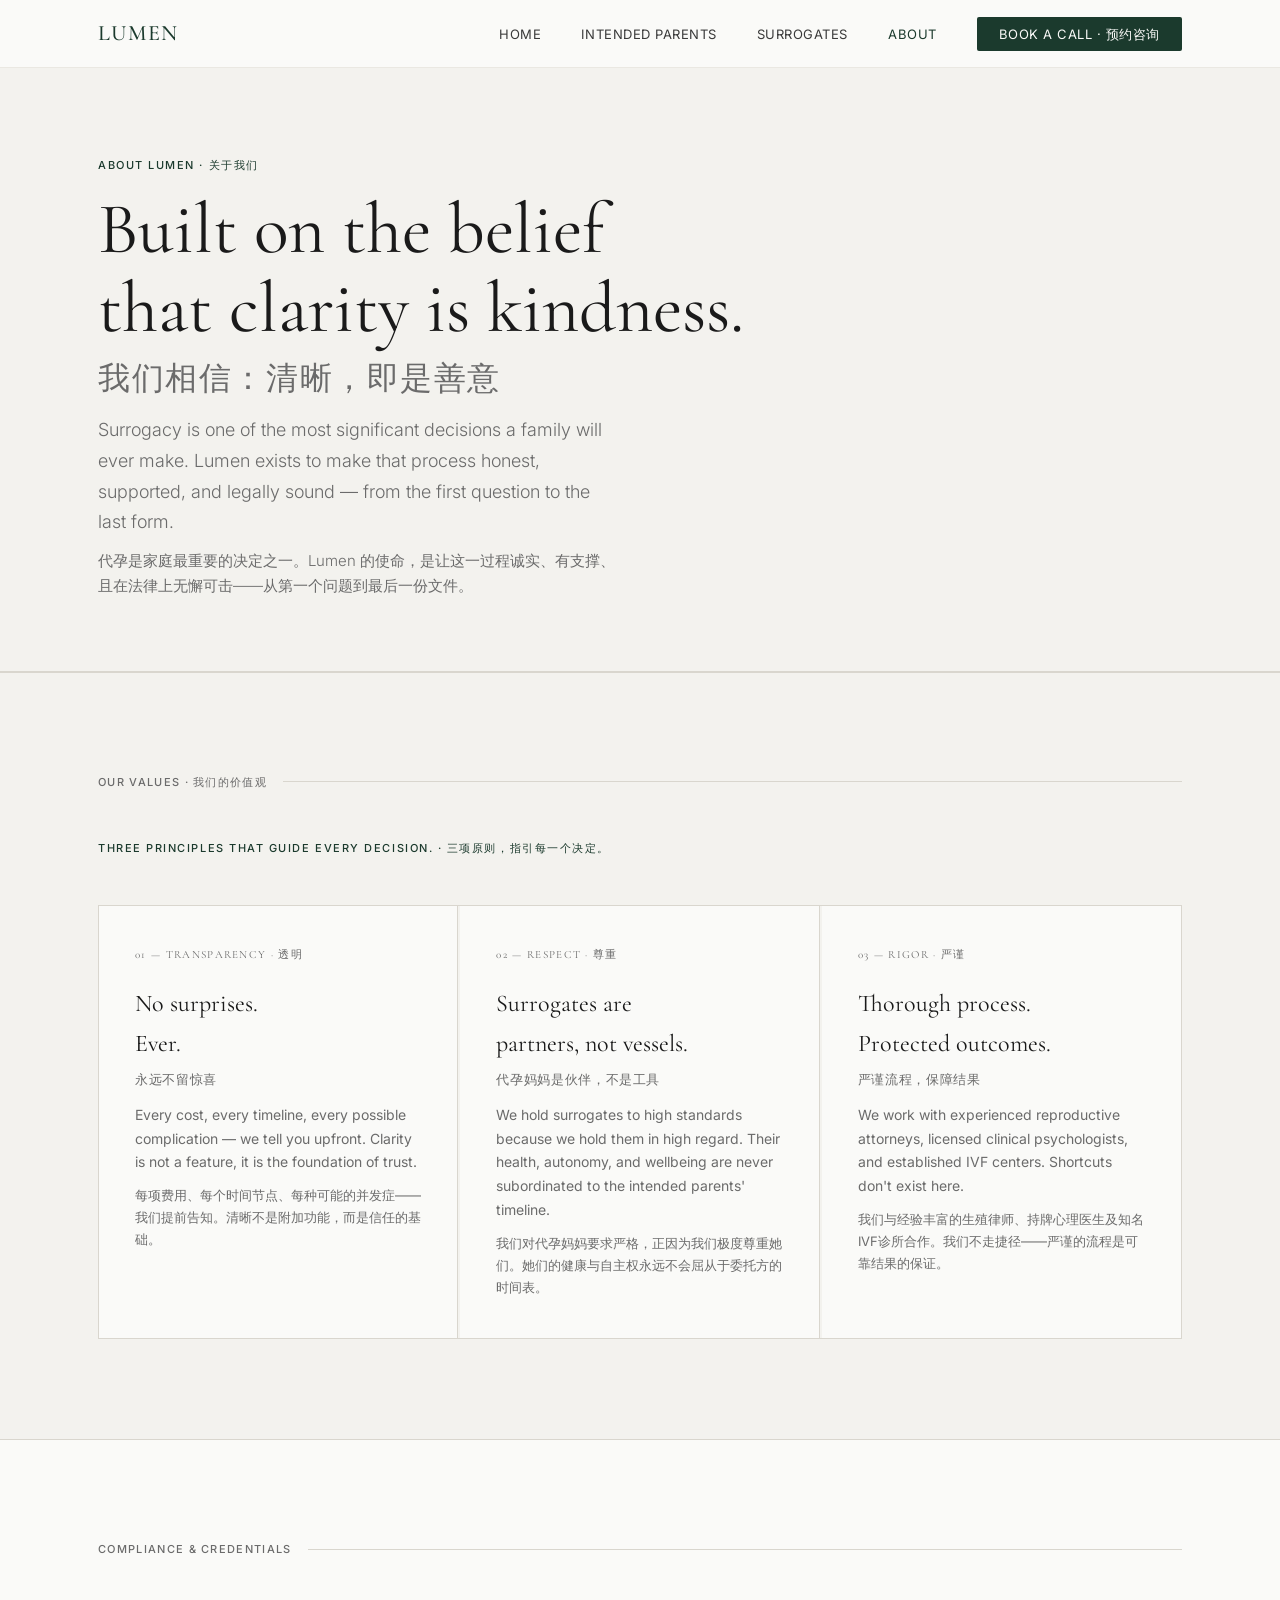
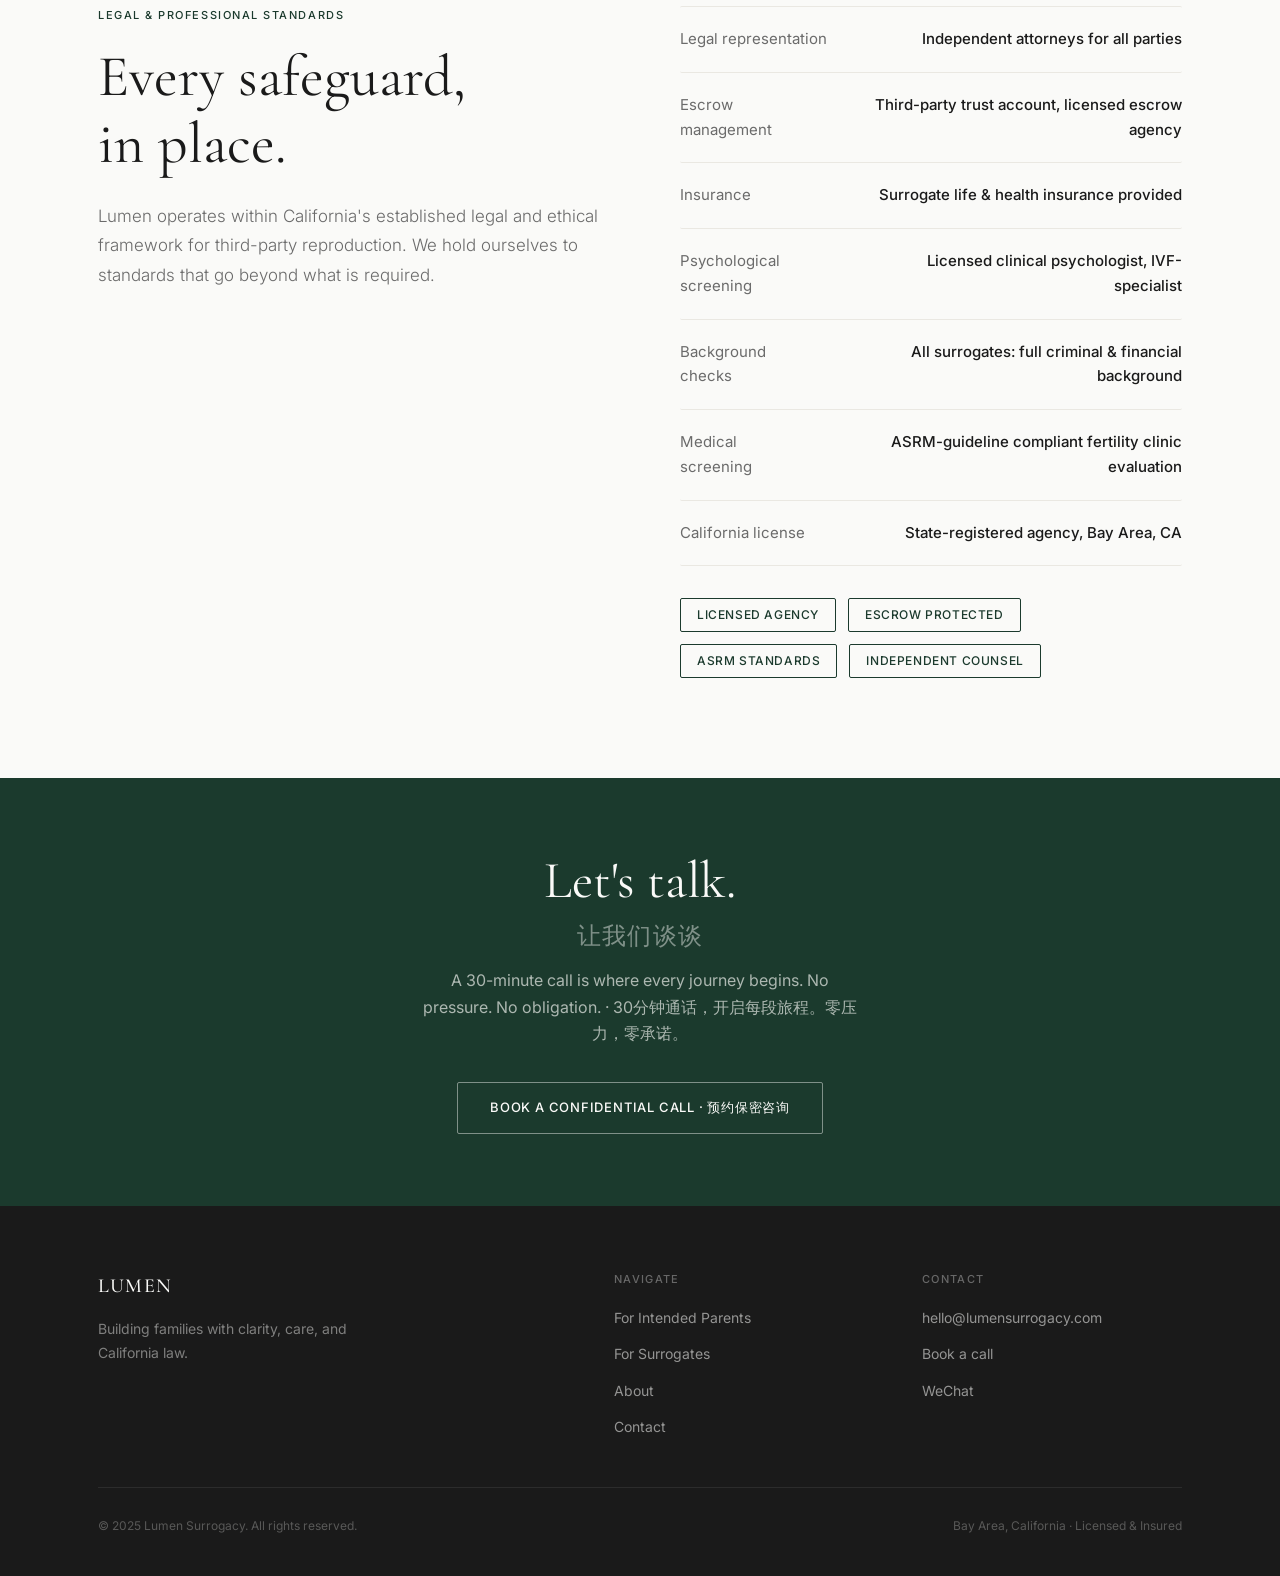
==== commit 1aab8906: "Add bilingual EN/ZH content, custom cursor, scroll reveal, marquee, hero geometry, card hover effect" ====
--- a/about.html
+++ b/about.html
@@ -22,7 +22,7 @@
         <li><a href="intended-parents.html">Intended Parents</a></li>
         <li><a href="surrogates.html">Surrogates</a></li>
         <li><a href="about.html" class="active">About</a></li>
-        <li><a href="contact.html" class="nav-cta">Book a Call</a></li>
+        <li><a href="contact.html" class="nav-cta">Book a Call · 预约咨询</a></li>
       </ul>
     </div>
   </nav>
@@ -30,9 +30,12 @@
   <!-- ── Page hero ─────────────────────────────────────────── -->
   <section class="page-hero">
     <div class="container">
-      <div class="eyebrow fade-up">About Lumen</div>
-      <h1 class="fade-up delay-1">Built on the belief<br>that clarity is kindness.</h1>
+      <div class="eyebrow fade-up">About Lumen · 关于我们</div>
+      <h1 class="fade-up delay-1">Built on the belief<br>that clarity is kindness.
+        <span class="zh">我们相信：清晰，即是善意</span>
+      </h1>
       <p class="fade-up delay-2">Surrogacy is one of the most significant decisions a family will ever make. Lumen exists to make that process honest, supported, and legally sound — from the first question to the last form.</p>
+      <p class="fade-up delay-3" style="font-size:15px; color:var(--ink-3); margin-top:10px; line-height:1.7;">代孕是家庭最重要的决定之一。Lumen 的使命，是让这一过程诚实、有支撑、且在法律上无懈可击——从第一个问题到最后一份文件。</p>
     </div>
   </section>
 
@@ -43,23 +46,26 @@
   <!-- ── Values ────────────────────────────────────────────── -->
   <section class="section section--cream-2">
     <div class="container">
-      <div class="label-rule"><span>Our values</span></div>
-      <div class="eyebrow mb-32" style="margin-bottom: 48px;">Three principles that guide every decision.</div>
+      <div class="label-rule reveal"><span>Our values · 我们的价值观</span></div>
+      <div class="eyebrow mb-32 reveal reveal-d1" style="margin-bottom: 48px;">Three principles that guide every decision. · 三项原则，指引每一个决定。</div>
       <div class="value-grid">
-        <div class="value-card">
-          <div class="value-num">01 — Transparency</div>
-          <h3>No surprises.<br>Ever.</h3>
-          <p>Every cost, every timeline, every possible complication — we tell you upfront. Clarity is not a feature, it is the foundation of trust. We would rather give you an uncomfortable truth early than a comfortable uncertainty later.</p>
+        <div class="value-card reveal">
+          <div class="value-num">01 — Transparency · 透明</div>
+          <h3>No surprises.<br>Ever.<span class="zh" style="font-size:13px; margin-top:6px;">永远不留惊喜</span></h3>
+          <p>Every cost, every timeline, every possible complication — we tell you upfront. Clarity is not a feature, it is the foundation of trust.</p>
+          <p style="font-size:13px; color:var(--ink-3); margin-top:10px; line-height:1.7;">每项费用、每个时间节点、每种可能的并发症——我们提前告知。清晰不是附加功能，而是信任的基础。</p>
         </div>
-        <div class="value-card">
-          <div class="value-num">02 — Respect</div>
-          <h3>Surrogates are<br>partners, not vessels.</h3>
-          <p>We hold surrogates to high standards because we hold them in high regard. Their health, autonomy, and wellbeing are never subordinated to the intended parents' timeline. A good match means both sides feel genuinely seen.</p>
+        <div class="value-card reveal reveal-d1">
+          <div class="value-num">02 — Respect · 尊重</div>
+          <h3>Surrogates are<br>partners, not vessels.<span class="zh" style="font-size:13px; margin-top:6px;">代孕妈妈是伙伴，不是工具</span></h3>
+          <p>We hold surrogates to high standards because we hold them in high regard. Their health, autonomy, and wellbeing are never subordinated to the intended parents' timeline.</p>
+          <p style="font-size:13px; color:var(--ink-3); margin-top:10px; line-height:1.7;">我们对代孕妈妈要求严格，正因为我们极度尊重她们。她们的健康与自主权永远不会屈从于委托方的时间表。</p>
         </div>
-        <div class="value-card">
-          <div class="value-num">03 — Rigor</div>
-          <h3>Thorough process.<br>Protected outcomes.</h3>
-          <p>We work with experienced reproductive attorneys, licensed clinical psychologists, and established IVF centers. Shortcuts don't exist here. The rigor of our process is what makes the outcome reliable.</p>
+        <div class="value-card reveal reveal-d2">
+          <div class="value-num">03 — Rigor · 严谨</div>
+          <h3>Thorough process.<br>Protected outcomes.<span class="zh" style="font-size:13px; margin-top:6px;">严谨流程，保障结果</span></h3>
+          <p>We work with experienced reproductive attorneys, licensed clinical psychologists, and established IVF centers. Shortcuts don't exist here.</p>
+          <p style="font-size:13px; color:var(--ink-3); margin-top:10px; line-height:1.7;">我们与经验丰富的生殖律师、持牌心理医生及知名IVF诊所合作。我们不走捷径——严谨的流程是可靠结果的保证。</p>
         </div>
       </div>
     </div>
@@ -122,9 +128,11 @@
   <!-- ── CTA band ──────────────────────────────────────────── -->
   <div class="callout-band">
     <div class="container text-center">
-      <h2>Let's talk.</h2>
-      <p>A 30-minute call is where every journey begins. No pressure. No obligation.</p>
-      <a href="contact.html" class="btn btn-outline-light">Book a confidential call</a>
+      <h2 class="reveal">Let's talk.
+        <span class="zh">让我们谈谈</span>
+      </h2>
+      <p class="reveal reveal-d1">A 30-minute call is where every journey begins. No pressure. No obligation. · 30分钟通话，开启每段旅程。零压力，零承诺。</p>
+      <a href="contact.html" class="btn btn-outline-light reveal reveal-d2">Book a confidential call · 预约保密咨询</a>
     </div>
   </div>
 
@@ -161,5 +169,6 @@
     </div>
   </footer>
 
+  <script src="lumen.js"></script>
 </body>
 </html>
--- a/style.css
+++ b/style.css
@@ -815,3 +815,246 @@
 .delay-2 { animation-delay: 0.22s; }
 .delay-3 { animation-delay: 0.36s; }
 .delay-4 { animation-delay: 0.5s; }
+
+/* ── Scroll progress bar ─────────────────────────────────── */
+.scroll-progress {
+  position: fixed;
+  top: 0; left: 0;
+  height: 1.5px;
+  width: 0%;
+  background: var(--green);
+  z-index: 500;
+  transition: width 0.08s linear;
+}
+
+/* ── Nav hide on scroll ──────────────────────────────────── */
+.nav { transition: transform 0.35s cubic-bezier(.25,.46,.45,.94), background 0.3s; }
+.nav--hidden { transform: translateY(-100%); }
+
+/* ── Custom cursor ───────────────────────────────────────── */
+@media (pointer: fine) {
+  *, *::before, *::after { cursor: none !important; }
+  .cursor-dot {
+    width: 5px; height: 5px;
+    background: var(--green);
+    border-radius: 50%;
+    position: fixed;
+    pointer-events: none;
+    z-index: 9999;
+    transform: translate(-50%, -50%);
+    transition: opacity 0.3s;
+  }
+  .cursor-ring {
+    width: 30px; height: 30px;
+    border: 1px solid rgba(27,58,45,0.3);
+    border-radius: 50%;
+    position: fixed;
+    pointer-events: none;
+    z-index: 9998;
+    transform: translate(-50%, -50%);
+    transition: width 0.3s, height 0.3s, border-color 0.3s;
+  }
+  .cursor-ring.hovering {
+    width: 44px; height: 44px;
+    border-color: var(--green);
+  }
+}
+
+/* ── Scroll reveal ───────────────────────────────────────── */
+.reveal {
+  opacity: 0;
+  transform: translateY(28px);
+  transition: opacity 0.75s cubic-bezier(.25,.46,.45,.94),
+              transform 0.75s cubic-bezier(.25,.46,.45,.94);
+}
+.reveal.visible { opacity: 1; transform: translateY(0); }
+.reveal-d1 { transition-delay: 0.1s; }
+.reveal-d2 { transition-delay: 0.22s; }
+.reveal-d3 { transition-delay: 0.36s; }
+.reveal-d4 { transition-delay: 0.5s; }
+
+/* ── Marquee ticker strip ────────────────────────────────── */
+.marquee-strip {
+  overflow: hidden;
+  white-space: nowrap;
+  border-top: 1px solid var(--border-light);
+  border-bottom: 1px solid var(--border-light);
+  padding: 13px 0;
+  background: var(--cream-2);
+}
+.marquee-inner {
+  display: inline-flex;
+  gap: 0;
+  animation: marquee-scroll 32s linear infinite;
+}
+.marquee-item {
+  font-size: 10px;
+  font-weight: 500;
+  letter-spacing: 0.18em;
+  text-transform: uppercase;
+  color: var(--ink-3);
+  padding: 0 36px;
+}
+.marquee-item span { color: var(--green); margin-right: 36px; }
+@keyframes marquee-scroll {
+  0%   { transform: translateX(0); }
+  100% { transform: translateX(-50%); }
+}
+
+/* ── Bilingual text ──────────────────────────────────────── */
+.zh {
+  display: block;
+  font-family: var(--font-sans);
+  font-weight: 300;
+  font-style: normal;
+  color: var(--ink-3);
+  letter-spacing: 0.05em;
+}
+.hero-headline .zh {
+  font-size: 0.34em;
+  margin-top: 14px;
+  color: rgba(27,58,45,0.5);
+  letter-spacing: 0.1em;
+}
+.section-heading .zh {
+  font-size: 0.48em;
+  margin-top: 10px;
+  color: var(--ink-3);
+}
+.page-hero h1 .zh {
+  font-size: 0.44em;
+  margin-top: 12px;
+}
+.callout-band h2 .zh {
+  font-size: 0.46em;
+  color: rgba(250,250,248,0.45);
+  margin-top: 10px;
+}
+.eyebrow-zh {
+  font-size: 11px;
+  color: var(--ink-3);
+  letter-spacing: 0.06em;
+  margin-top: -14px;
+  margin-bottom: 24px;
+  font-weight: 300;
+}
+.section--green .eyebrow-zh { color: rgba(250,250,248,0.4); }
+
+/* ── Link hover underline ────────────────────────────────── */
+.ul-link {
+  position: relative;
+  padding-bottom: 1px;
+}
+.ul-link::after {
+  content: '';
+  position: absolute;
+  left: 0; bottom: 0;
+  width: 0; height: 1px;
+  background: currentColor;
+  transition: width 0.3s cubic-bezier(.25,.46,.45,.94);
+}
+.ul-link:hover::after { width: 100%; }
+
+/* ── Card hover lift ─────────────────────────────────────── */
+.pillar {
+  transition: transform 0.3s cubic-bezier(.25,.46,.45,.94),
+              box-shadow 0.3s, background 0.2s;
+}
+.pillar:hover {
+  transform: translateY(-5px);
+  box-shadow: 0 16px 48px rgba(27,58,45,0.09);
+  background: #fff;
+  z-index: 1;
+  position: relative;
+}
+.value-card {
+  transition: transform 0.3s cubic-bezier(.25,.46,.45,.94), box-shadow 0.3s;
+}
+.value-card:hover {
+  transform: translateY(-4px);
+  box-shadow: 0 12px 36px rgba(27,58,45,0.08);
+  z-index: 1;
+  position: relative;
+}
+
+/* ── Timeline step hover ─────────────────────────────────── */
+.timeline-step {
+  transition: background 0.2s, padding-left 0.2s;
+  border-radius: 2px;
+}
+.timeline-step:hover { background: var(--cream-2); padding-left: 12px; padding-right: 12px; }
+
+/* ── FAQ smooth height ───────────────────────────────────── */
+.faq-answer {
+  display: block !important;
+  max-height: 0;
+  overflow: hidden;
+  padding-bottom: 0;
+  transition: max-height 0.42s cubic-bezier(.25,.46,.45,.94), padding-bottom 0.3s;
+}
+.faq-item.open .faq-answer {
+  padding-bottom: 24px;
+  /* max-height set by JS */
+}
+
+/* ── Hero SVG decoration ─────────────────────────────────── */
+.hero-deco {
+  position: absolute;
+  top: 0; right: 0;
+  width: 46%;
+  height: 100%;
+  pointer-events: none;
+  opacity: 0.18;
+}
+
+/* ── Decorative vertical rule ────────────────────────────── */
+.deco-rule {
+  width: 1px;
+  height: 64px;
+  background: linear-gradient(to bottom, transparent, var(--border) 50%, transparent);
+  margin: 0 auto;
+}
+
+/* ── Section tag (large ghost number) ───────────────────────*/
+.section-ghost {
+  font-family: var(--font-serif);
+  font-size: 9vw;
+  font-weight: 300;
+  color: var(--border-light);
+  line-height: 1;
+  user-select: none;
+  pointer-events: none;
+  margin-bottom: -0.2em;
+}
+
+/* ── Button transition upgrade ───────────────────────────── */
+.btn {
+  position: relative;
+  overflow: hidden;
+}
+.btn::after {
+  content: '';
+  position: absolute;
+  inset: 0;
+  background: rgba(255,255,255,0.08);
+  opacity: 0;
+  transition: opacity 0.2s;
+}
+.btn:hover::after { opacity: 1; }
+
+/* ── Info item hover ─────────────────────────────────────── */
+.info-item {
+  transition: background 0.2s, padding-left 0.2s;
+  border-radius: 2px;
+}
+.info-item:hover {
+  background: var(--cream);
+  padding-left: 8px;
+  padding-right: 8px;
+}
+
+/* ── Comp block number animate ───────────────────────────── */
+.comp-amount {
+  transition: letter-spacing 0.4s;
+}
+.comp-block:hover .comp-amount { letter-spacing: -0.02em; }
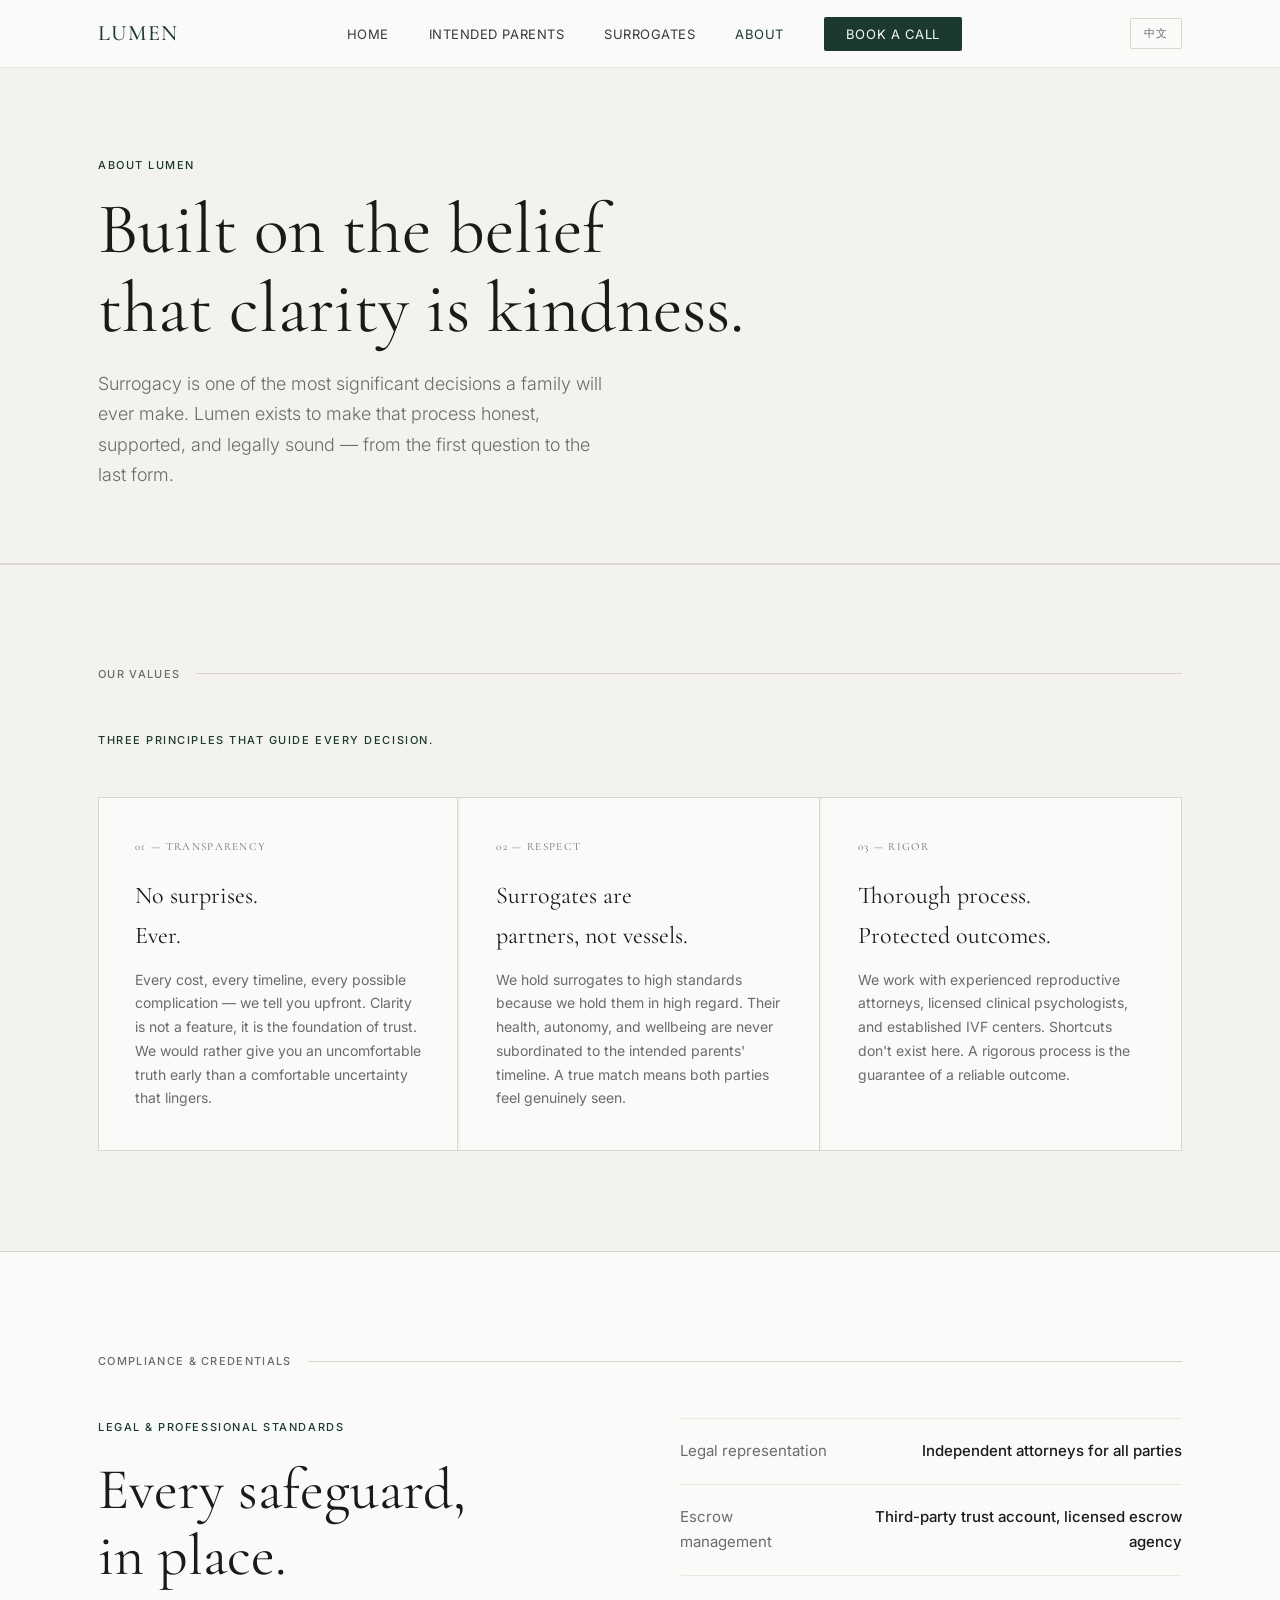
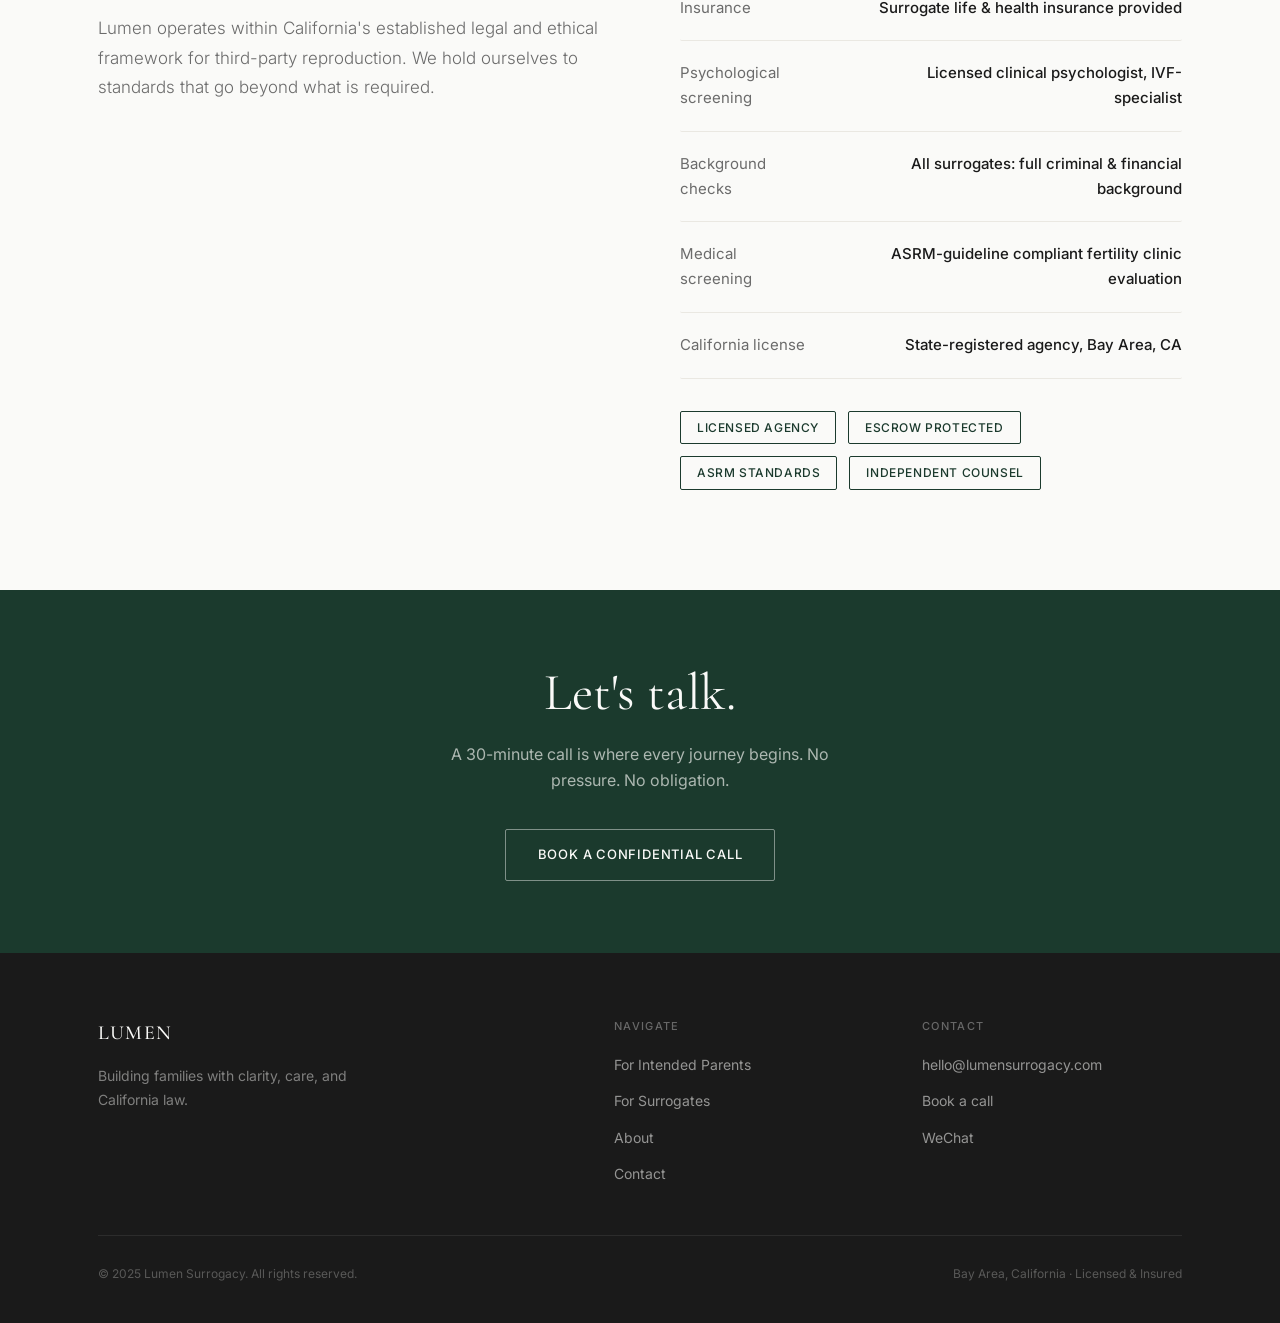
==== commit 2146a839: "Add EN/ZH language toggle — clean switch, preference saved, all 5 pages" ====
--- a/about.html
+++ b/about.html
@@ -11,31 +11,35 @@
 <body class="page-body">
 
   <!-- ── Navigation ───────────────────────────────────────── -->
-  <nav class="nav">
+  <nav class="nav" role="navigation">
     <div class="container">
       <a href="index.html" class="nav-brand">Lumen</a>
-      <button class="nav-toggle" aria-label="Toggle menu" onclick="this.classList.toggle('open'); document.getElementById('nav-links').classList.toggle('open')">
-        <span></span><span></span><span></span>
-      </button>
       <ul class="nav-links" id="nav-links">
-        <li><a href="index.html">Home</a></li>
-        <li><a href="intended-parents.html">Intended Parents</a></li>
-        <li><a href="surrogates.html">Surrogates</a></li>
-        <li><a href="about.html" class="active">About</a></li>
-        <li><a href="contact.html" class="nav-cta">Book a Call · 预约咨询</a></li>
+        <li><a href="index.html"><span class="en-text">Home</span><span class="zh-text">首页</span></a></li>
+        <li><a href="intended-parents.html"><span class="en-text">Intended Parents</span><span class="zh-text">委托父母</span></a></li>
+        <li><a href="surrogates.html"><span class="en-text">Surrogates</span><span class="zh-text">代孕妈妈</span></a></li>
+        <li><a href="about.html" class="active"><span class="en-text">About</span><span class="zh-text">关于我们</span></a></li>
+        <li><a href="contact.html" class="nav-cta"><span class="en-text">Book a Call</span><span class="zh-text">预约咨询</span></a></li>
       </ul>
+      <div class="nav-right">
+        <button class="lang-toggle" onclick="toggleLang()">中文</button>
+        <button class="nav-toggle" aria-label="Toggle menu" onclick="this.classList.toggle('open'); document.getElementById('nav-links').classList.toggle('open')">
+          <span></span><span></span><span></span>
+        </button>
+      </div>
     </div>
   </nav>
 
   <!-- ── Page hero ─────────────────────────────────────────── -->
   <section class="page-hero">
     <div class="container">
-      <div class="eyebrow fade-up">About Lumen · 关于我们</div>
-      <h1 class="fade-up delay-1">Built on the belief<br>that clarity is kindness.
-        <span class="zh">我们相信：清晰，即是善意</span>
+      <div class="eyebrow fade-up"><span class="en-text">About Lumen</span><span class="zh-text">关于我们</span></div>
+      <h1 class="fade-up delay-1">
+        <span class="en-text">Built on the belief<br>that clarity is kindness.</span>
+        <span class="zh-text">我们相信：清晰，即是善意。</span>
       </h1>
-      <p class="fade-up delay-2">Surrogacy is one of the most significant decisions a family will ever make. Lumen exists to make that process honest, supported, and legally sound — from the first question to the last form.</p>
-      <p class="fade-up delay-3" style="font-size:15px; color:var(--ink-3); margin-top:10px; line-height:1.7;">代孕是家庭最重要的决定之一。Lumen 的使命，是让这一过程诚实、有支撑、且在法律上无懈可击——从第一个问题到最后一份文件。</p>
+      <p class="en-text fade-up delay-2">Surrogacy is one of the most significant decisions a family will ever make. Lumen exists to make that process honest, supported, and legally sound — from the first question to the last form.</p>
+      <p class="zh-text fade-up delay-2">代孕是家庭最重要的决定之一。Lumen 的使命，是让这一过程诚实、有支撑、且在法律上无懈可击——从第一个问题到最后一份文件。</p>
     </div>
   </section>
 
@@ -46,26 +50,35 @@
   <!-- ── Values ────────────────────────────────────────────── -->
   <section class="section section--cream-2">
     <div class="container">
-      <div class="label-rule reveal"><span>Our values · 我们的价值观</span></div>
-      <div class="eyebrow mb-32 reveal reveal-d1" style="margin-bottom: 48px;">Three principles that guide every decision. · 三项原则，指引每一个决定。</div>
+      <div class="label-rule reveal"><span><span class="en-text">Our values</span><span class="zh-text">我们的价值观</span></span></div>
+      <div class="eyebrow mb-32 reveal reveal-d1" style="margin-bottom: 48px;"><span class="en-text">Three principles that guide every decision.</span><span class="zh-text">三项原则，指引每一个决定。</span></div>
       <div class="value-grid">
         <div class="value-card reveal">
-          <div class="value-num">01 — Transparency · 透明</div>
-          <h3>No surprises.<br>Ever.<span class="zh" style="font-size:13px; margin-top:6px;">永远不留惊喜</span></h3>
-          <p>Every cost, every timeline, every possible complication — we tell you upfront. Clarity is not a feature, it is the foundation of trust.</p>
-          <p style="font-size:13px; color:var(--ink-3); margin-top:10px; line-height:1.7;">每项费用、每个时间节点、每种可能的并发症——我们提前告知。清晰不是附加功能，而是信任的基础。</p>
+          <div class="value-num"><span class="en-text">01 — Transparency</span><span class="zh-text">01 — 透明</span></div>
+          <h3>
+            <span class="en-text">No surprises.<br>Ever.</span>
+            <span class="zh-text">永不留惊喜。</span>
+          </h3>
+          <p class="en-text">Every cost, every timeline, every possible complication — we tell you upfront. Clarity is not a feature, it is the foundation of trust. We would rather give you an uncomfortable truth early than a comfortable uncertainty that lingers.</p>
+          <p class="zh-text">每项费用、每个时间节点、每种可能的并发症——我们提前告知。清晰不是附加功能，而是信任的基础。我们宁愿早给您一个让人不舒服的真相，也不愿让您在不确定中迟迟等待。</p>
         </div>
         <div class="value-card reveal reveal-d1">
-          <div class="value-num">02 — Respect · 尊重</div>
-          <h3>Surrogates are<br>partners, not vessels.<span class="zh" style="font-size:13px; margin-top:6px;">代孕妈妈是伙伴，不是工具</span></h3>
-          <p>We hold surrogates to high standards because we hold them in high regard. Their health, autonomy, and wellbeing are never subordinated to the intended parents' timeline.</p>
-          <p style="font-size:13px; color:var(--ink-3); margin-top:10px; line-height:1.7;">我们对代孕妈妈要求严格，正因为我们极度尊重她们。她们的健康与自主权永远不会屈从于委托方的时间表。</p>
+          <div class="value-num"><span class="en-text">02 — Respect</span><span class="zh-text">02 — 尊重</span></div>
+          <h3>
+            <span class="en-text">Surrogates are<br>partners, not vessels.</span>
+            <span class="zh-text">代孕妈妈是伙伴，不是工具。</span>
+          </h3>
+          <p class="en-text">We hold surrogates to high standards because we hold them in high regard. Their health, autonomy, and wellbeing are never subordinated to the intended parents' timeline. A true match means both parties feel genuinely seen.</p>
+          <p class="zh-text">我们对代孕妈妈要求严格，正因为我们极度尊重她们。她们的健康、自主权与幸福感永远不会屈从于委托父母的时间表。真正的配对意味着双方都感到被真诚看见。</p>
         </div>
         <div class="value-card reveal reveal-d2">
-          <div class="value-num">03 — Rigor · 严谨</div>
-          <h3>Thorough process.<br>Protected outcomes.<span class="zh" style="font-size:13px; margin-top:6px;">严谨流程，保障结果</span></h3>
-          <p>We work with experienced reproductive attorneys, licensed clinical psychologists, and established IVF centers. Shortcuts don't exist here.</p>
-          <p style="font-size:13px; color:var(--ink-3); margin-top:10px; line-height:1.7;">我们与经验丰富的生殖律师、持牌心理医生及知名IVF诊所合作。我们不走捷径——严谨的流程是可靠结果的保证。</p>
+          <div class="value-num"><span class="en-text">03 — Rigor</span><span class="zh-text">03 — 严谨</span></div>
+          <h3>
+            <span class="en-text">Thorough process.<br>Protected outcomes.</span>
+            <span class="zh-text">严谨流程，保障结果。</span>
+          </h3>
+          <p class="en-text">We work with experienced reproductive attorneys, licensed clinical psychologists, and established IVF centers. Shortcuts don't exist here. A rigorous process is the guarantee of a reliable outcome.</p>
+          <p class="zh-text">我们与经验丰富的生殖律师、持牌临床心理医生及顶级IVF中心合作。这里不存在捷径。严谨的流程是可靠结果的保证。</p>
         </div>
       </div>
     </div>
@@ -76,49 +89,53 @@
   <!-- ── Compliance ────────────────────────────────────────── -->
   <section class="section">
     <div class="container">
-      <div class="label-rule"><span>Compliance &amp; credentials</span></div>
+      <div class="label-rule"><span><span class="en-text">Compliance &amp; credentials</span><span class="zh-text">合规与资质</span></span></div>
       <div class="two-col">
         <div>
-          <div class="eyebrow">Legal &amp; professional standards</div>
-          <h2 class="section-heading">Every safeguard,<br>in place.</h2>
-          <p class="section-sub">Lumen operates within California's established legal and ethical framework for third-party reproduction. We hold ourselves to standards that go beyond what is required.</p>
+          <div class="eyebrow"><span class="en-text">Legal &amp; professional standards</span><span class="zh-text">法律与专业标准</span></div>
+          <h2 class="section-heading">
+            <span class="en-text">Every safeguard,<br>in place.</span>
+            <span class="zh-text">每项保障，悉数到位。</span>
+          </h2>
+          <p class="section-sub en-text">Lumen operates within California's established legal and ethical framework for third-party reproduction. We hold ourselves to standards that go beyond what is required.</p>
+          <p class="section-sub zh-text">Lumen 在加州第三方生育的既定法律与道德框架内运营。我们对自己的要求超出法规所需。</p>
         </div>
         <div>
           <div class="info-list">
             <div class="info-item">
-              <span class="info-key">Legal representation</span>
-              <span class="info-val">Independent attorneys for all parties</span>
+              <span class="info-key"><span class="en-text">Legal representation</span><span class="zh-text">法律代理</span></span>
+              <span class="info-val"><span class="en-text">Independent attorneys for all parties</span><span class="zh-text">各方独立律师代理</span></span>
             </div>
             <div class="info-item">
-              <span class="info-key">Escrow management</span>
-              <span class="info-val">Third-party trust account, licensed escrow agency</span>
+              <span class="info-key"><span class="en-text">Escrow management</span><span class="zh-text">托管管理</span></span>
+              <span class="info-val"><span class="en-text">Third-party trust account, licensed escrow agency</span><span class="zh-text">第三方信托账户，持牌托管机构</span></span>
             </div>
             <div class="info-item">
-              <span class="info-key">Insurance</span>
-              <span class="info-val">Surrogate life &amp; health insurance provided</span>
+              <span class="info-key"><span class="en-text">Insurance</span><span class="zh-text">保险</span></span>
+              <span class="info-val"><span class="en-text">Surrogate life &amp; health insurance provided</span><span class="zh-text">提供代孕妈妈人寿及健康保险</span></span>
             </div>
             <div class="info-item">
-              <span class="info-key">Psychological screening</span>
-              <span class="info-val">Licensed clinical psychologist, IVF-specialist</span>
+              <span class="info-key"><span class="en-text">Psychological screening</span><span class="zh-text">心理筛查</span></span>
+              <span class="info-val"><span class="en-text">Licensed clinical psychologist, IVF-specialist</span><span class="zh-text">持牌临床心理医生，IVF专项</span></span>
             </div>
             <div class="info-item">
-              <span class="info-key">Background checks</span>
-              <span class="info-val">All surrogates: full criminal &amp; financial background</span>
+              <span class="info-key"><span class="en-text">Background checks</span><span class="zh-text">背景调查</span></span>
+              <span class="info-val"><span class="en-text">All surrogates: full criminal &amp; financial background</span><span class="zh-text">所有代孕妈妈：完整犯罪与财务背景调查</span></span>
             </div>
             <div class="info-item">
-              <span class="info-key">Medical screening</span>
-              <span class="info-val">ASRM-guideline compliant fertility clinic evaluation</span>
+              <span class="info-key"><span class="en-text">Medical screening</span><span class="zh-text">医疗筛查</span></span>
+              <span class="info-val"><span class="en-text">ASRM-guideline compliant fertility clinic evaluation</span><span class="zh-text">符合ASRM指南的生殖诊所评估</span></span>
             </div>
             <div class="info-item">
-              <span class="info-key">California license</span>
-              <span class="info-val">State-registered agency, Bay Area, CA</span>
+              <span class="info-key"><span class="en-text">California license</span><span class="zh-text">加州许可证</span></span>
+              <span class="info-val"><span class="en-text">State-registered agency, Bay Area, CA</span><span class="zh-text">州注册机构，加州湾区</span></span>
             </div>
           </div>
           <div class="badge-row mt-32">
-            <span class="badge-chip">Licensed Agency</span>
-            <span class="badge-chip">Escrow Protected</span>
-            <span class="badge-chip">ASRM Standards</span>
-            <span class="badge-chip">Independent Counsel</span>
+            <span class="badge-chip"><span class="en-text">Licensed Agency</span><span class="zh-text">持牌机构</span></span>
+            <span class="badge-chip"><span class="en-text">Escrow Protected</span><span class="zh-text">托管保护</span></span>
+            <span class="badge-chip"><span class="en-text">ASRM Standards</span><span class="zh-text">ASRM标准</span></span>
+            <span class="badge-chip"><span class="en-text">Independent Counsel</span><span class="zh-text">独立法律顾问</span></span>
           </div>
         </div>
       </div>
@@ -128,11 +145,16 @@
   <!-- ── CTA band ──────────────────────────────────────────── -->
   <div class="callout-band">
     <div class="container text-center">
-      <h2 class="reveal">Let's talk.
-        <span class="zh">让我们谈谈</span>
+      <h2 class="reveal">
+        <span class="en-text">Let's talk.</span>
+        <span class="zh-text">让我们谈谈。</span>
       </h2>
-      <p class="reveal reveal-d1">A 30-minute call is where every journey begins. No pressure. No obligation. · 30分钟通话，开启每段旅程。零压力，零承诺。</p>
-      <a href="contact.html" class="btn btn-outline-light reveal reveal-d2">Book a confidential call · 预约保密咨询</a>
+      <p class="reveal reveal-d1 en-text">A 30-minute call is where every journey begins. No pressure. No obligation.</p>
+      <p class="reveal reveal-d1 zh-text">30分钟通话，开启每段旅程。零压力，零承诺。</p>
+      <a href="contact.html" class="btn btn-outline-light reveal reveal-d2">
+        <span class="en-text">Book a confidential call</span>
+        <span class="zh-text">预约保密咨询</span>
+      </a>
     </div>
   </div>
 
--- a/style.css
+++ b/style.css
@@ -1058,3 +1058,46 @@
   transition: letter-spacing 0.4s;
 }
 .comp-block:hover .comp-amount { letter-spacing: -0.02em; }
+
+/* ── Nav right group ─────────────────────────────────────── */
+.nav-right {
+  display: flex;
+  align-items: center;
+  gap: 12px;
+}
+
+/* ── Language switcher ───────────────────────────────────── */
+.lang-toggle {
+  font-family: var(--font-sans);
+  font-size: 11px;
+  font-weight: 500;
+  letter-spacing: 0.1em;
+  text-transform: uppercase;
+  color: var(--ink-3);
+  border: 1px solid var(--border);
+  padding: 5px 13px;
+  border-radius: 2px;
+  background: transparent;
+  cursor: pointer;
+  transition: color 0.2s, border-color 0.2s, background 0.2s;
+  white-space: nowrap;
+}
+.lang-toggle:hover {
+  color: var(--green);
+  border-color: var(--green);
+}
+body.lang-zh .lang-toggle {
+  color: var(--green);
+  border-color: var(--green);
+  background: rgba(27,58,45,0.06);
+}
+
+/* ── Language visibility ─────────────────────────────────── */
+.zh-text { display: none !important; }
+body.lang-zh .en-text { display: none !important; }
+body.lang-zh .zh-text { display: block !important; }
+body.lang-zh span.zh-text,
+body.lang-zh a.zh-text,
+body.lang-zh li.zh-text { display: inline !important; }
+body.lang-zh .zh-text.zh-flex { display: flex !important; }
+body.lang-zh .zh-text.zh-inline-block { display: inline-block !important; }
